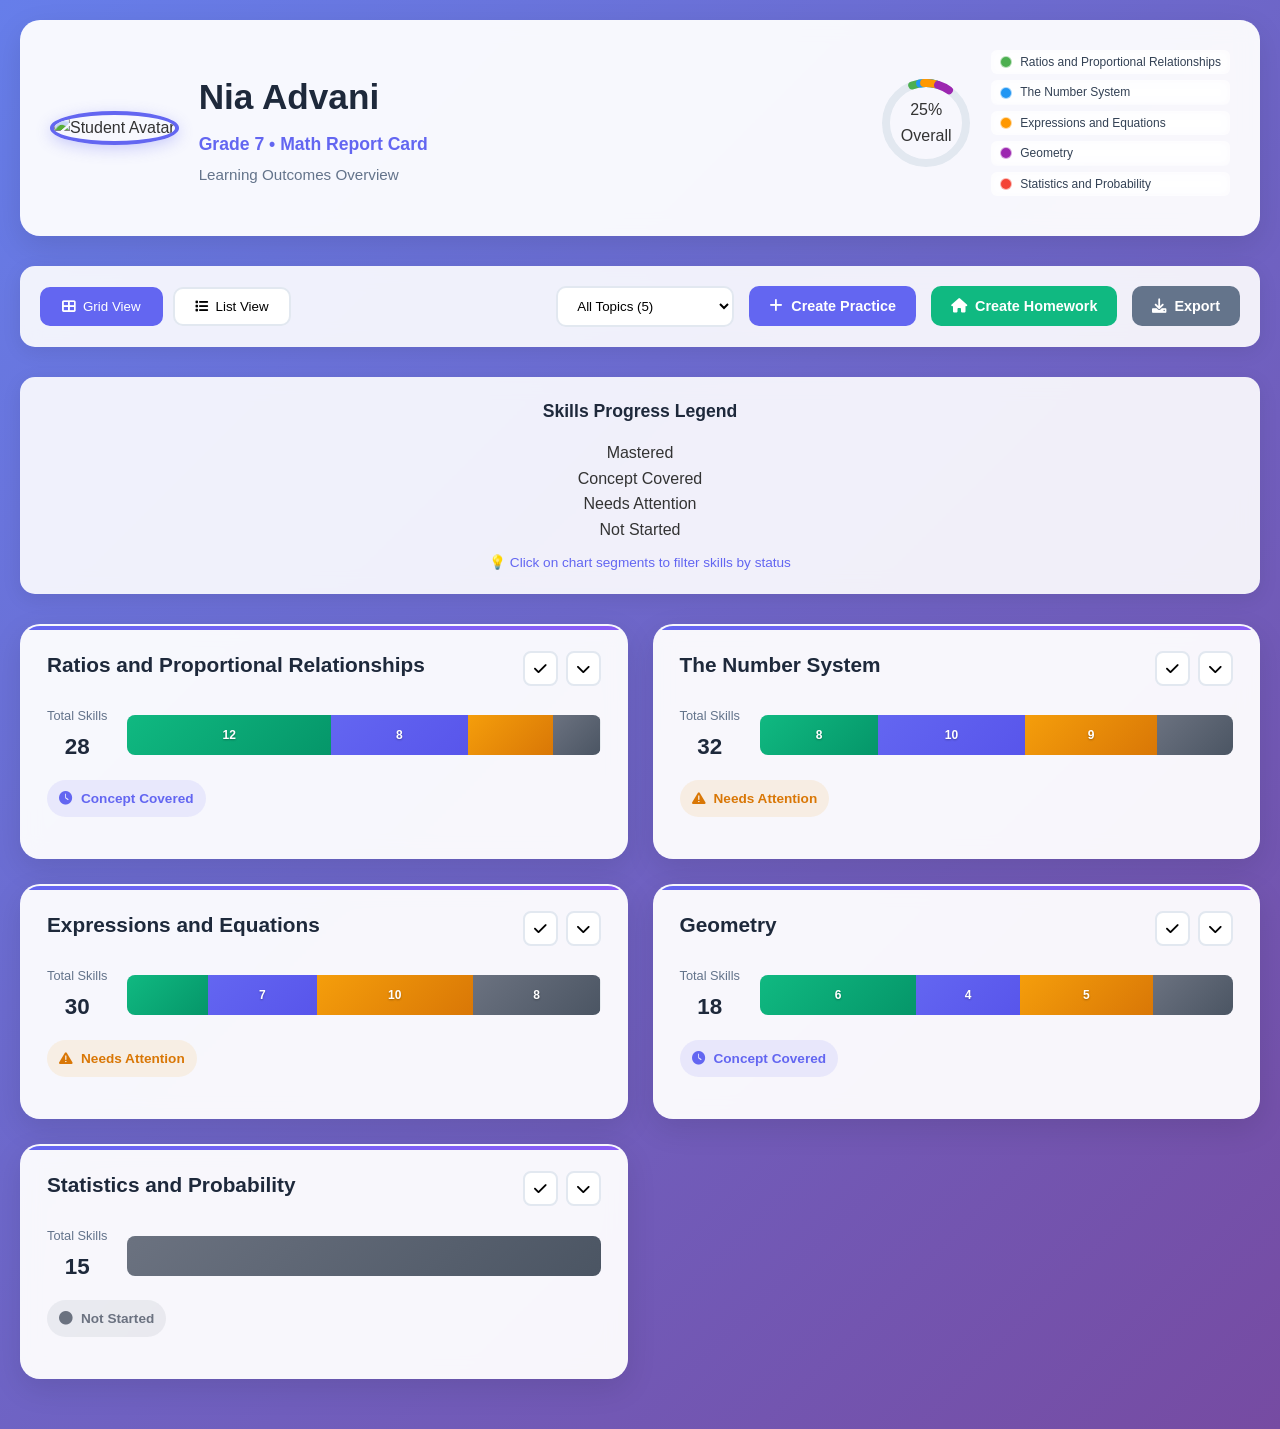
==== index.html @ ee852820 "Complete Grade 7 Student Math Progress Dashboard with multi-colored progress visualization, interact" ====
<!DOCTYPE html>
<html lang="en">
<head>
    <meta charset="UTF-8">
    <meta name="viewport" content="width=device-width, initial-scale=1.0">
    <title>Student Learning Outcomes - Math Progress</title>
    <link rel="stylesheet" href="styles.css">
    <link href="https://cdnjs.cloudflare.com/ajax/libs/font-awesome/6.0.0/css/all.min.css" rel="stylesheet">
</head>
<body>
    <div class="container">
        <!-- Header Section -->
        <header class="header">
            <div class="student-info">
                <div class="student-avatar">
                    <img src="https://via.placeholder.com/80x80/6366f1/ffffff?text=NJ" alt="Student Avatar" id="studentAvatar">
                </div>
                <div class="student-details">
                    <h1>Nia Advani</h1>
                    <p class="grade">Grade 7 • Math Report Card</p>
                    <p class="subtitle">Learning Outcomes Overview</p>
                </div>
            </div>
            <div class="overall-progress">
                <div class="progress-circle" data-progress="34">
                    <svg class="progress-ring" width="120" height="120">
                        <circle class="progress-ring-circle" cx="60" cy="60" r="50"></circle>
                    </svg>
                    <div class="progress-text">
                        <span class="percentage">34%</span>
                        <span class="label">Overall Progress</span>
                    </div>
                </div>
            </div>
        </header>

        <!-- Filter and View Controls -->
        <div class="controls">
            <div class="view-toggle">
                <button class="toggle-btn active" data-view="grid">
                    <i class="fas fa-th-large"></i> Grid View
                </button>
                <button class="toggle-btn" data-view="list">
                    <i class="fas fa-list"></i> List View
                </button>
            </div>
            <div class="filter-controls">
                <select id="statusFilter" class="filter-select">
                    <option value="all">All Topics</option>
                    <option value="mastered">Mastered</option>
                    <option value="covered">Concept Covered</option>
                    <option value="attention">Needs Attention</option>
                    <option value="not-started">Not Started</option>
                </select>
                <button class="action-btn primary" id="createPracticeBtn">
                    <i class="fas fa-plus"></i> Create Practice
                </button>
                <button class="action-btn secondary" id="createHomeworkBtn">
                    <i class="fas fa-home"></i> Create Homework
                </button>
            </div>
        </div>

        <!-- Chart Legend -->
        <div class="chart-legend-container">
            <h4>Skills Progress Legend</h4>
            <div class="chart-legend">
                <div class="legend-item">
                    <div class="legend-color mastered"></div>
                    <span>Mastered</span>
                </div>
                <div class="legend-item">
                    <div class="legend-color covered"></div>
                    <span>Concept Covered</span>
                </div>
                <div class="legend-item">
                    <div class="legend-color attention"></div>
                    <span>Needs Attention</span>
                </div>
                <div class="legend-item">
                    <div class="legend-color not-started"></div>
                    <span>Not Started</span>
                </div>
            </div>
            <p class="legend-hint">💡 Click on chart segments to filter skills by status</p>
        </div>

        <!-- Learning Outcomes Grid -->
        <div class="learning-outcomes" id="learningOutcomes">
            <!-- Ratios and Proportional Relationships -->
            <div class="topic-card" data-status="covered" data-topic="ratios">
                <div class="topic-header">
                    <h3>Ratios and Proportional Relationships</h3>
                    <div class="topic-actions">
                        <button class="select-btn" data-action="select">
                            <i class="fas fa-check"></i>
                        </button>
                        <button class="expand-btn" data-action="expand">
                            <i class="fas fa-chevron-down"></i>
                        </button>
                    </div>
                </div>
                <div class="topic-stats">
                    <div class="stat">
                        <span class="stat-label">Total Skills</span>
                        <span class="stat-value">28</span>
                    </div>
                    <div class="skills-breakdown-chart">
                        <div class="chart-bar" data-status="mastered" data-count="12" style="width: 43%" title="12 Mastered Skills">
                            <span class="bar-label">12</span>
                        </div>
                        <div class="chart-bar" data-status="covered" data-count="8" style="width: 29%" title="8 Concept Covered Skills">
                            <span class="bar-label">8</span>
                        </div>
                        <div class="chart-bar" data-status="attention" data-count="5" style="width: 18%" title="5 Needs Attention Skills">
                            <span class="bar-label">5</span>
                        </div>
                        <div class="chart-bar" data-status="not-started" data-count="3" style="width: 10%" title="3 Not Started Skills">
                            <span class="bar-label">3</span>
                        </div>
                    </div>
                </div>
                <div class="status-indicator covered">
                    <i class="fas fa-clock"></i>
                    <span>Concept Covered</span>
                </div>
                <div class="skills-list collapsed">
                    <div class="skill-item mastered">
                        <span class="skill-code">7.RP.A.1</span>
                        <span class="skill-description">Compute unit rates associated with ratios of fractions, including ratios of lengths, areas and other quantities measured in like or different units.</span>
                        <div class="skill-status">
                            <i class="fas fa-check-circle"></i>
                        </div>
                    </div>
                    <div class="skill-item mastered">
                        <span class="skill-code">7.RP.A.2a</span>
                        <span class="skill-description">Recognize and represent proportional relationships between quantities.</span>
                        <div class="skill-status">
                            <i class="fas fa-check-circle"></i>
                        </div>
                    </div>
                    <div class="skill-item covered">
                        <span class="skill-code">7.RP.A.2b</span>
                        <span class="skill-description">Identify the constant of proportionality (unit rate) in tables, graphs, equations, diagrams, and verbal descriptions.</span>
                        <div class="skill-status">
                            <i class="fas fa-clock"></i>
                        </div>
                    </div>
                    <div class="skill-item covered">
                        <span class="skill-code">7.RP.A.2c</span>
                        <span class="skill-description">Represent proportional relationships by equations.</span>
                        <div class="skill-status">
                            <i class="fas fa-clock"></i>
                        </div>
                    </div>
                    <div class="skill-item attention">
                        <span class="skill-code">7.RP.A.2d</span>
                        <span class="skill-description">Explain what a point (x, y) on the graph of a proportional relationship means in terms of the situation.</span>
                        <div class="skill-status">
                            <i class="fas fa-exclamation-triangle"></i>
                        </div>
                    </div>
                    <div class="skill-item attention">
                        <span class="skill-code">7.RP.A.3</span>
                        <span class="skill-description">Use proportional relationships to solve multistep ratio and percent problems.</span>
                        <div class="skill-status">
                            <i class="fas fa-exclamation-triangle"></i>
                        </div>
                    </div>
                </div>
            </div>

            <!-- The Number System -->
            <div class="topic-card" data-status="attention" data-topic="numbers">
                <div class="topic-header">
                    <h3>The Number System</h3>
                    <div class="topic-actions">
                        <button class="select-btn" data-action="select">
                            <i class="fas fa-check"></i>
                        </button>
                        <button class="expand-btn" data-action="expand">
                            <i class="fas fa-chevron-down"></i>
                        </button>
                    </div>
                </div>
                <div class="topic-stats">
                    <div class="stat">
                        <span class="stat-label">Total Skills</span>
                        <span class="stat-value">32</span>
                    </div>
                    <div class="skills-breakdown-chart">
                        <div class="chart-bar" data-status="mastered" data-count="8" style="width: 25%" title="8 Mastered Skills">
                            <span class="bar-label">8</span>
                        </div>
                        <div class="chart-bar" data-status="covered" data-count="10" style="width: 31%" title="10 Concept Covered Skills">
                            <span class="bar-label">10</span>
                        </div>
                        <div class="chart-bar" data-status="attention" data-count="9" style="width: 28%" title="9 Needs Attention Skills">
                            <span class="bar-label">9</span>
                        </div>
                        <div class="chart-bar" data-status="not-started" data-count="5" style="width: 16%" title="5 Not Started Skills">
                            <span class="bar-label">5</span>
                        </div>
                    </div>
                </div>
                <div class="status-indicator attention">
                    <i class="fas fa-exclamation-triangle"></i>
                    <span>Needs Attention</span>
                </div>
                <div class="skills-list collapsed">
                    <div class="skill-item mastered">
                        <span class="skill-code">7.NS.A.1a</span>
                        <span class="skill-description">Describe situations in which opposite quantities combine to make 0.</span>
                        <div class="skill-status">
                            <i class="fas fa-check-circle"></i>
                        </div>
                    </div>
                    <div class="skill-item mastered">
                        <span class="skill-code">7.NS.A.1b</span>
                        <span class="skill-description">Understand p + q as the number located a distance |q| from p, in the positive or negative direction.</span>
                        <div class="skill-status">
                            <i class="fas fa-check-circle"></i>
                        </div>
                    </div>
                    <div class="skill-item covered">
                        <span class="skill-code">7.NS.A.1c</span>
                        <span class="skill-description">Understand subtraction of rational numbers as adding the additive inverse.</span>
                        <div class="skill-status">
                            <i class="fas fa-clock"></i>
                        </div>
                    </div>
                    <div class="skill-item covered">
                        <span class="skill-code">7.NS.A.1d</span>
                        <span class="skill-description">Apply properties of operations as strategies to add and subtract rational numbers.</span>
                        <div class="skill-status">
                            <i class="fas fa-clock"></i>
                        </div>
                    </div>
                    <div class="skill-item attention">
                        <span class="skill-code">7.NS.A.2a</span>
                        <span class="skill-description">Understand that multiplication is extended from fractions to rational numbers.</span>
                        <div class="skill-status">
                            <i class="fas fa-exclamation-triangle"></i>
                        </div>
                    </div>
                    <div class="skill-item attention">
                        <span class="skill-code">7.NS.A.2b</span>
                        <span class="skill-description">Understand that integers can be divided, provided that the divisor is not zero.</span>
                        <div class="skill-status">
                            <i class="fas fa-exclamation-triangle"></i>
                        </div>
                    </div>
                    <div class="skill-item attention">
                        <span class="skill-code">7.NS.A.2c</span>
                        <span class="skill-description">Apply properties of operations as strategies to multiply and divide rational numbers.</span>
                        <div class="skill-status">
                            <i class="fas fa-exclamation-triangle"></i>
                        </div>
                    </div>
                    <div class="skill-item not-started">
                        <span class="skill-code">7.NS.A.3</span>
                        <span class="skill-description">Solve real-world and mathematical problems involving the four operations with rational numbers.</span>
                        <div class="skill-status">
                            <i class="fas fa-circle"></i>
                        </div>
                    </div>
                </div>
            </div>

            <!-- Expressions and Equations -->
            <div class="topic-card" data-status="attention" data-topic="expressions">
                <div class="topic-header">
                    <h3>Expressions and Equations</h3>
                    <div class="topic-actions">
                        <button class="select-btn" data-action="select">
                            <i class="fas fa-check"></i>
                        </button>
                        <button class="expand-btn" data-action="expand">
                            <i class="fas fa-chevron-down"></i>
                        </button>
                    </div>
                </div>
                <div class="topic-stats">
                    <div class="stat">
                        <span class="stat-label">Total Skills</span>
                        <span class="stat-value">30</span>
                    </div>
                    <div class="skills-breakdown-chart">
                        <div class="chart-bar" data-status="mastered" data-count="5" style="width: 17%" title="5 Mastered Skills">
                            <span class="bar-label">5</span>
                        </div>
                        <div class="chart-bar" data-status="covered" data-count="7" style="width: 23%" title="7 Concept Covered Skills">
                            <span class="bar-label">7</span>
                        </div>
                        <div class="chart-bar" data-status="attention" data-count="10" style="width: 33%" title="10 Needs Attention Skills">
                            <span class="bar-label">10</span>
                        </div>
                        <div class="chart-bar" data-status="not-started" data-count="8" style="width: 27%" title="8 Not Started Skills">
                            <span class="bar-label">8</span>
                        </div>
                    </div>
                </div>
                <div class="status-indicator attention">
                    <i class="fas fa-exclamation-triangle"></i>
                    <span>Needs Attention</span>
                </div>
                <div class="skills-list collapsed">
                    <div class="skill-item mastered">
                        <span class="skill-code">6.EE.B.6</span>
                        <span class="skill-description">Use variables to represent numbers and write expressions when solving problems.</span>
                        <div class="skill-status">
                            <i class="fas fa-check-circle"></i>
                        </div>
                    </div>
                    <div class="skill-item attention">
                        <span class="skill-code">6.EE.A.2</span>
                        <span class="skill-description">Write, read, and evaluate expressions in which letters stand for numbers.</span>
                        <div class="skill-status">
                            <i class="fas fa-exclamation-triangle"></i>
                        </div>
                    </div>
                    <div class="skill-item not-started">
                        <span class="skill-code">6.EE.B.8</span>
                        <span class="skill-description">Write an inequality of the form x > c or x < c to represent a constraint or condition.</span>
                        <div class="skill-status">
                            <i class="fas fa-circle"></i>
                        </div>
                    </div>
                </div>
            </div>

            <!-- Geometry -->
            <div class="topic-card" data-status="covered" data-topic="geometry">
                <div class="topic-header">
                    <h3>Geometry</h3>
                    <div class="topic-actions">
                        <button class="select-btn" data-action="select">
                            <i class="fas fa-check"></i>
                        </button>
                        <button class="expand-btn" data-action="expand">
                            <i class="fas fa-chevron-down"></i>
                        </button>
                    </div>
                </div>
                <div class="topic-stats">
                    <div class="stat">
                        <span class="stat-label">Total Skills</span>
                        <span class="stat-value">18</span>
                    </div>
                    <div class="skills-breakdown-chart">
                        <div class="chart-bar" data-status="mastered" data-count="6" style="width: 33%" title="6 Mastered Skills">
                            <span class="bar-label">6</span>
                        </div>
                        <div class="chart-bar" data-status="covered" data-count="4" style="width: 22%" title="4 Concept Covered Skills">
                            <span class="bar-label">4</span>
                        </div>
                        <div class="chart-bar" data-status="attention" data-count="5" style="width: 28%" title="5 Needs Attention Skills">
                            <span class="bar-label">5</span>
                        </div>
                        <div class="chart-bar" data-status="not-started" data-count="3" style="width: 17%" title="3 Not Started Skills">
                            <span class="bar-label">3</span>
                        </div>
                    </div>
                </div>
                <div class="status-indicator covered">
                    <i class="fas fa-clock"></i>
                    <span>Concept Covered</span>
                </div>
                <div class="skills-list collapsed">
                    <div class="skill-item mastered">
                        <span class="skill-code">6.G.A.2</span>
                        <span class="skill-description">Find the volume of a right rectangular prism with fractional edge lengths.</span>
                        <div class="skill-status">
                            <i class="fas fa-check-circle"></i>
                        </div>
                    </div>
                    <div class="skill-item covered">
                        <span class="skill-code">6.G.A.3</span>
                        <span class="skill-description">Draw polygons in the coordinate plane given coordinates for the vertices.</span>
                        <div class="skill-status">
                            <i class="fas fa-clock"></i>
                        </div>
                    </div>
                    <div class="skill-item attention">
                        <span class="skill-code">6.G.A.4</span>
                        <span class="skill-description">Represent three-dimensional figures using nets made up of rectangles and triangles.</span>
                        <div class="skill-status">
                            <i class="fas fa-exclamation-triangle"></i>
                        </div>
                    </div>
                </div>
            </div>

            <!-- Statistics and Probability -->
            <div class="topic-card" data-status="not-started" data-topic="statistics">
                <div class="topic-header">
                    <h3>Statistics and Probability</h3>
                    <div class="topic-actions">
                        <button class="select-btn" data-action="select">
                            <i class="fas fa-check"></i>
                        </button>
                        <button class="expand-btn" data-action="expand">
                            <i class="fas fa-chevron-down"></i>
                        </button>
                    </div>
                </div>
                <div class="topic-stats">
                    <div class="stat">
                        <span class="stat-label">Total Skills</span>
                        <span class="stat-value">15</span>
                    </div>
                    <div class="skills-breakdown-chart">
                        <div class="chart-bar" data-status="mastered" data-count="0" style="width: 0%" title="0 Mastered Skills">
                            <span class="bar-label">0</span>
                        </div>
                        <div class="chart-bar" data-status="covered" data-count="0" style="width: 0%" title="0 Concept Covered Skills">
                            <span class="bar-label">0</span>
                        </div>
                        <div class="chart-bar" data-status="attention" data-count="0" style="width: 0%" title="0 Needs Attention Skills">
                            <span class="bar-label">0</span>
                        </div>
                        <div class="chart-bar" data-status="not-started" data-count="15" style="width: 100%" title="15 Not Started Skills">
                            <span class="bar-label">15</span>
                        </div>
                    </div>
                </div>
                <div class="status-indicator not-started">
                    <i class="fas fa-circle"></i>
                    <span>Not Started</span>
                </div>
                <div class="skills-list collapsed">
                    <div class="skill-item not-started">
                        <span class="skill-code">6.SP.A.1</span>
                        <span class="skill-description">Recognize a statistical question as one that anticipates variability in the data.</span>
                        <div class="skill-status">
                            <i class="fas fa-circle"></i>
                        </div>
                    </div>
                    <div class="skill-item not-started">
                        <span class="skill-code">6.SP.B.4</span>
                        <span class="skill-description">Display numerical data in plots on a number line, including dot plots, histograms, and box plots.</span>
                        <div class="skill-status">
                            <i class="fas fa-circle"></i>
                        </div>
                    </div>
                </div>
            </div>
        </div>

        <!-- Selection Summary -->
        <div class="selection-summary" id="selectionSummary" style="display: none;">
            <div class="summary-content">
                <h4>Selected Topics</h4>
                <div class="selected-items" id="selectedItems"></div>
                <div class="summary-actions">
                    <button class="action-btn primary" id="confirmPractice">Create Practice Session</button>
                    <button class="action-btn secondary" id="confirmHomework">Create Homework Assignment</button>
                    <button class="action-btn tertiary" id="clearSelection">Clear Selection</button>
                </div>
            </div>
        </div>
    </div>

    <script src="script.js"></script>
</body>
</html>
---- styles.css ----
/* Reset and Base Styles */
* {
    margin: 0;
    padding: 0;
    box-sizing: border-box;
}

body {
    font-family: 'Segoe UI', Tahoma, Geneva, Verdana, sans-serif;
    background: linear-gradient(135deg, #667eea 0%, #764ba2 100%);
    min-height: 100vh;
    color: #333;
    line-height: 1.6;
}

.container {
    max-width: 1400px;
    margin: 0 auto;
    padding: 20px;
}

/* Header Section */
.header {
    background: rgba(255, 255, 255, 0.95);
    backdrop-filter: blur(10px);
    border-radius: 20px;
    padding: 30px;
    margin-bottom: 30px;
    display: flex;
    justify-content: space-between;
    align-items: center;
    box-shadow: 0 10px 30px rgba(0, 0, 0, 0.1);
}

.student-info {
    display: flex;
    align-items: center;
    gap: 20px;
}

.student-avatar {
    position: relative;
}

.student-avatar img {
    width: 80px;
    height: 80px;
    border-radius: 50%;
    border: 4px solid #6366f1;
    box-shadow: 0 4px 15px rgba(99, 102, 241, 0.3);
}

.student-details h1 {
    font-size: 2.2rem;
    color: #1e293b;
    margin-bottom: 5px;
    font-weight: 700;
}

.grade {
    color: #6366f1;
    font-weight: 600;
    font-size: 1.1rem;
    margin-bottom: 5px;
}

.subtitle {
    color: #64748b;
    font-size: 0.95rem;
}

/* Progress Circle */
.overall-progress {
    position: relative;
}

.progress-circle {
    position: relative;
    width: 120px;
    height: 120px;
}

.progress-ring {
    transform: rotate(-90deg);
}

.progress-ring-circle {
    fill: none;
    stroke: #e2e8f0;
    stroke-width: 8;
    stroke-linecap: round;
    transition: stroke-dasharray 0.5s ease-in-out;
}

.progress-text {
    position: absolute;
    top: 50%;
    left: 50%;
    transform: translate(-50%, -50%);
    text-align: center;
}

.percentage {
    display: block;
    font-size: 1.8rem;
    font-weight: 700;
    color: #6366f1;
}

.label {
    font-size: 0.8rem;
    color: #64748b;
    font-weight: 500;
}

/* Controls Section */
.controls {
    display: flex;
    justify-content: space-between;
    align-items: center;
    margin-bottom: 30px;
    background: rgba(255, 255, 255, 0.9);
    backdrop-filter: blur(10px);
    padding: 20px;
    border-radius: 15px;
    box-shadow: 0 5px 20px rgba(0, 0, 0, 0.08);
}

.view-toggle {
    display: flex;
    gap: 10px;
}

.toggle-btn {
    padding: 10px 20px;
    border: 2px solid #e2e8f0;
    background: white;
    border-radius: 10px;
    cursor: pointer;
    transition: all 0.3s ease;
    font-weight: 500;
    display: flex;
    align-items: center;
    gap: 8px;
}

.toggle-btn:hover {
    border-color: #6366f1;
    color: #6366f1;
}

.toggle-btn.active {
    background: #6366f1;
    color: white;
    border-color: #6366f1;
}

.filter-controls {
    display: flex;
    gap: 15px;
    align-items: center;
}

.filter-select {
    padding: 10px 15px;
    border: 2px solid #e2e8f0;
    border-radius: 10px;
    background: white;
    cursor: pointer;
    font-weight: 500;
    transition: border-color 0.3s ease;
}

.filter-select:focus {
    outline: none;
    border-color: #6366f1;
}

.action-btn {
    padding: 12px 20px;
    border: none;
    border-radius: 10px;
    cursor: pointer;
    font-weight: 600;
    transition: all 0.3s ease;
    display: flex;
    align-items: center;
    gap: 8px;
    font-size: 0.9rem;
}

.action-btn.primary {
    background: #6366f1;
    color: white;
}

.action-btn.primary:hover {
    background: #5855eb;
    transform: translateY(-2px);
    box-shadow: 0 5px 15px rgba(99, 102, 241, 0.4);
}

.action-btn.secondary {
    background: #10b981;
    color: white;
}

.action-btn.secondary:hover {
    background: #059669;
    transform: translateY(-2px);
    box-shadow: 0 5px 15px rgba(16, 185, 129, 0.4);
}

.action-btn.tertiary {
    background: #64748b;
    color: white;
}

.action-btn.tertiary:hover {
    background: #475569;
}

.action-btn.warning {
    background: #f59e0b;
    color: white;
}

.action-btn.warning:hover {
    background: #d97706;
    transform: translateY(-2px);
    box-shadow: 0 5px 15px rgba(245, 158, 11, 0.4);
}

/* Chart Legend Container */
.chart-legend-container {
    background: rgba(255, 255, 255, 0.9);
    backdrop-filter: blur(10px);
    padding: 20px;
    border-radius: 15px;
    margin-bottom: 30px;
    box-shadow: 0 5px 20px rgba(0, 0, 0, 0.08);
    text-align: center;
}

.chart-legend-container h4 {
    color: #1e293b;
    margin-bottom: 15px;
    font-size: 1.1rem;
    font-weight: 600;
}

.legend-hint {
    margin-top: 10px;
    font-size: 0.85rem;
    color: #6366f1;
    font-weight: 500;
}

/* Compact Legend at Bottom */
.compact-legend {
    background: rgba(255, 255, 255, 0.9);
    backdrop-filter: blur(10px);
    padding: 12px 20px;
    border-radius: 10px;
    margin-top: 30px;
    box-shadow: 0 3px 15px rgba(0, 0, 0, 0.08);
    display: flex;
    align-items: center;
    justify-content: center;
    gap: 20px;
    flex-wrap: wrap;
    font-size: 0.85rem;
}

.legend-title {
    font-weight: 600;
    color: #1e293b;
    margin-right: 5px;
}

.legend-items {
    display: flex;
    gap: 15px;
    flex-wrap: wrap;
}

.legend-item-compact {
    display: flex;
    align-items: center;
    gap: 6px;
    color: #64748b;
    font-weight: 500;
}

.legend-dot {
    width: 10px;
    height: 10px;
    border-radius: 50%;
    display: inline-block;
}

.legend-dot.mastered {
    background: #10b981;
}

.legend-dot.covered {
    background: #6366f1;
}

.legend-dot.attention {
    background: #f59e0b;
}

.legend-dot.not-started {
    background: #6b7280;
}

.legend-hint-small {
    font-size: 0.75rem;
    color: #6366f1;
    font-weight: 500;
    margin-left: 10px;
}

/* Responsive adjustments for compact legend */
@media (max-width: 768px) {
    .compact-legend {
        flex-direction: column;
        gap: 10px;
        text-align: center;
    }
    
    .legend-items {
        justify-content: center;
        gap: 12px;
    }
    
    .legend-hint-small {
        margin-left: 0;
    }
}

/* Worksheet Creation Functionality */
.worksheet-button-container {
    margin: 15px 0;
    opacity: 0;
    transform: translateY(-10px);
    transition: all 0.3s ease;
}

.worksheet-button-container.show {
    opacity: 1;
    transform: translateY(0);
}

.worksheet-btn {
    width: 100%;
    justify-content: center;
    background: linear-gradient(135deg, #10b981, #059669);
    border: none;
    padding: 12px 20px;
    border-radius: 10px;
    color: white;
    font-weight: 600;
    cursor: pointer;
    transition: all 0.3s ease;
    display: flex;
    align-items: center;
    gap: 8px;
}

.worksheet-btn:hover {
    background: linear-gradient(135deg, #059669, #047857);
    transform: translateY(-2px);
    box-shadow: 0 5px 15px rgba(16, 185, 129, 0.4);
}

/* Worksheet Modal */
.worksheet-modal {
    position: fixed;
    top: 0;
    left: 0;
    width: 100%;
    height: 100%;
    background: rgba(0, 0, 0, 0.5);
    backdrop-filter: blur(5px);
    display: flex;
    align-items: center;
    justify-content: center;
    z-index: 10000;
    opacity: 0;
    visibility: hidden;
    transition: all 0.3s ease;
}

.worksheet-modal.show {
    opacity: 1;
    visibility: visible;
}

.worksheet-modal-content {
    background: white;
    border-radius: 20px;
    width: 90%;
    max-width: 600px;
    max-height: 80vh;
    overflow: hidden;
    box-shadow: 0 20px 60px rgba(0, 0, 0, 0.3);
    transform: scale(0.9) translateY(20px);
    transition: all 0.3s ease;
}

.worksheet-modal.show .worksheet-modal-content {
    transform: scale(1) translateY(0);
}

.worksheet-header {
    background: linear-gradient(135deg, #6366f1, #8b5cf6);
    color: white;
    padding: 20px 25px;
    display: flex;
    justify-content: space-between;
    align-items: center;
}

.worksheet-header h3 {
    margin: 0;
    font-size: 1.3rem;
    font-weight: 700;
}

.close-btn {
    background: none;
    border: none;
    color: white;
    font-size: 1.2rem;
    cursor: pointer;
    padding: 5px;
    border-radius: 5px;
    transition: background 0.3s ease;
}

.close-btn:hover {
    background: rgba(255, 255, 255, 0.2);
}

.worksheet-body {
    padding: 25px;
    max-height: 50vh;
    overflow-y: auto;
}

.worksheet-instruction {
    margin-bottom: 20px;
    color: #64748b;
    font-weight: 500;
}

.skills-selector {
    display: flex;
    flex-direction: column;
    gap: 12px;
}

.skill-selector-item {
    display: flex;
    align-items: flex-start;
    gap: 12px;
    padding: 15px;
    background: #f8fafc;
    border-radius: 10px;
    border: 2px solid transparent;
    transition: all 0.3s ease;
}

.skill-selector-item:hover {
    background: #f1f5f9;
    border-color: #e2e8f0;
}

.skill-selector-item input[type="checkbox"] {
    margin-top: 2px;
    width: 18px;
    height: 18px;
    accent-color: #6366f1;
    cursor: pointer;
}

.skill-selector-item label {
    flex: 1;
    cursor: pointer;
    display: flex;
    flex-direction: column;
    gap: 5px;
}

.skill-code-selector {
    font-weight: 700;
    color: #1e293b;
    font-size: 0.9rem;
}

.skill-description-selector {
    color: #475569;
    font-size: 0.85rem;
    line-height: 1.4;
}

.worksheet-footer {
    padding: 20px 25px;
    background: #f8fafc;
    display: flex;
    justify-content: flex-end;
    gap: 12px;
    border-top: 1px solid #e2e8f0;
}

/* Responsive design for worksheet modal */
@media (max-width: 768px) {
    .worksheet-modal-content {
        width: 95%;
        margin: 20px;
    }
    
    .worksheet-header {
        padding: 15px 20px;
    }
    
    .worksheet-header h3 {
        font-size: 1.1rem;
    }
    
    .worksheet-body {
        padding: 20px;
    }
    
    .worksheet-footer {
        padding: 15px 20px;
        flex-direction: column;
    }
    
    .skill-selector-item {
        padding: 12px;
    }
}

/* Learning Outcomes Grid */
.learning-outcomes {
    display: grid;
    grid-template-columns: repeat(auto-fit, minmax(400px, 1fr));
    gap: 25px;
    margin-bottom: 30px;
}

.learning-outcomes.list-view {
    grid-template-columns: 1fr;
}

.learning-outcomes.list-view .topic-card {
    max-width: none;
}

/* Topic Cards */
.topic-card {
    background: rgba(255, 255, 255, 0.95);
    backdrop-filter: blur(10px);
    border-radius: 20px;
    padding: 25px;
    box-shadow: 0 10px 30px rgba(0, 0, 0, 0.1);
    transition: all 0.3s ease;
    border: 2px solid transparent;
    position: relative;
    overflow: hidden;
}

.topic-card:hover {
    transform: translateY(-5px);
    box-shadow: 0 20px 40px rgba(0, 0, 0, 0.15);
}

.topic-card.selected {
    border-color: #6366f1;
    background: rgba(99, 102, 241, 0.05);
}

.topic-card::before {
    content: '';
    position: absolute;
    top: 0;
    left: 0;
    right: 0;
    height: 4px;
    background: linear-gradient(90deg, #6366f1, #8b5cf6);
}

.topic-header {
    display: flex;
    justify-content: space-between;
    align-items: flex-start;
    margin-bottom: 20px;
}

.topic-header h3 {
    font-size: 1.3rem;
    color: #1e293b;
    font-weight: 700;
    line-height: 1.3;
    flex: 1;
    margin-right: 15px;
}

.topic-actions {
    display: flex;
    gap: 8px;
}

.select-btn, .expand-btn {
    width: 35px;
    height: 35px;
    border: 2px solid #e2e8f0;
    background: white;
    border-radius: 8px;
    cursor: pointer;
    display: flex;
    align-items: center;
    justify-content: center;
    transition: all 0.3s ease;
    font-size: 0.9rem;
}

.select-btn:hover {
    border-color: #6366f1;
    color: #6366f1;
}

.select-btn.selected {
    background: #6366f1;
    color: white;
    border-color: #6366f1;
}

.expand-btn:hover {
    border-color: #64748b;
    color: #64748b;
}

.expand-btn.expanded {
    transform: rotate(180deg);
}

/* Topic Stats */
.topic-stats {
    display: flex;
    align-items: center;
    gap: 20px;
    margin-bottom: 15px;
}

.stat {
    display: flex;
    flex-direction: column;
    align-items: center;
    min-width: 60px;
}

.stat-label {
    font-size: 0.8rem;
    color: #64748b;
    font-weight: 500;
    margin-bottom: 2px;
}

.stat-value {
    font-size: 1.4rem;
    font-weight: 700;
    color: #1e293b;
}

/* Skills Breakdown Chart */
.skills-breakdown-chart {
    flex: 1;
    display: flex;
    height: 40px;
    background: #f1f5f9;
    border-radius: 8px;
    overflow: hidden;
    box-shadow: inset 0 2px 4px rgba(0, 0, 0, 0.1);
    position: relative;
}

.chart-bar {
    display: flex;
    align-items: center;
    justify-content: center;
    transition: all 0.3s ease;
    cursor: pointer;
    position: relative;
    min-width: 0;
    font-weight: 600;
    font-size: 0.8rem;
    color: white;
    text-shadow: 0 1px 2px rgba(0, 0, 0, 0.3);
}

.chart-bar:hover {
    transform: scaleY(1.1);
    z-index: 2;
    box-shadow: 0 4px 8px rgba(0, 0, 0, 0.2);
}

.chart-bar[data-status="mastered"] {
    background: linear-gradient(135deg, #10b981, #059669);
}

.chart-bar[data-status="covered"] {
    background: linear-gradient(135deg, #6366f1, #5855eb);
}

.chart-bar[data-status="attention"] {
    background: linear-gradient(135deg, #f59e0b, #d97706);
}

.chart-bar[data-status="not-started"] {
    background: linear-gradient(135deg, #6b7280, #4b5563);
}

.chart-bar .bar-label {
    opacity: 0;
    transition: opacity 0.3s ease;
    font-size: 0.75rem;
    font-weight: 700;
}

.chart-bar:hover .bar-label {
    opacity: 1;
}

.chart-bar[style*="width: 0%"] {
    display: none;
}

/* Show labels for larger segments */
.chart-bar[style*="width: 2"]:not([style*="width: 2%"]) .bar-label,
.chart-bar[style*="width: 3"] .bar-label,
.chart-bar[style*="width: 4"] .bar-label,
.chart-bar[style*="width: 5"] .bar-label,
.chart-bar[style*="width: 6"] .bar-label,
.chart-bar[style*="width: 7"] .bar-label,
.chart-bar[style*="width: 8"] .bar-label,
.chart-bar[style*="width: 9"] .bar-label {
    opacity: 1;
}

/* Tooltip for chart bars */
.chart-bar::before {
    content: attr(title);
    position: absolute;
    bottom: 100%;
    left: 50%;
    transform: translateX(-50%);
    background: rgba(0, 0, 0, 0.8);
    color: white;
    padding: 6px 10px;
    border-radius: 6px;
    font-size: 0.75rem;
    white-space: nowrap;
    opacity: 0;
    pointer-events: none;
    transition: opacity 0.3s ease;
    z-index: 10;
    margin-bottom: 5px;
}

.chart-bar::after {
    content: '';
    position: absolute;
    bottom: 100%;
    left: 50%;
    transform: translateX(-50%);
    border: 4px solid transparent;
    border-top-color: rgba(0, 0, 0, 0.8);
    opacity: 0;
    pointer-events: none;
    transition: opacity 0.3s ease;
    z-index: 10;
}

.chart-bar:hover::before,
.chart-bar:hover::after {
    opacity: 1;
}

/* Active state for clicked bars */
.chart-bar.active {
    transform: scaleY(1.2);
    box-shadow: 0 6px 12px rgba(0, 0, 0, 0.3);
    z-index: 3;
}

.chart-bar.active .bar-label {
    opacity: 1;
    font-size: 0.8rem;
}

/* Status Indicators */
.status-indicator {
    display: flex;
    align-items: center;
    gap: 8px;
    padding: 8px 12px;
    border-radius: 20px;
    font-size: 0.85rem;
    font-weight: 600;
    margin-bottom: 15px;
    width: fit-content;
}

.status-indicator.mastered {
    background: rgba(16, 185, 129, 0.1);
    color: #059669;
}

.status-indicator.covered {
    background: rgba(99, 102, 241, 0.1);
    color: #6366f1;
}

.status-indicator.attention {
    background: rgba(245, 158, 11, 0.1);
    color: #d97706;
}

.status-indicator.not-started {
    background: rgba(107, 114, 128, 0.1);
    color: #6b7280;
}

/* Skills List */
.skills-list {
    max-height: 0;
    overflow: hidden;
    transition: max-height 0.3s ease;
}

.skills-list.expanded {
    max-height: 500px;
}

.skills-list.collapsed {
    max-height: 0;
}

.skill-item {
    display: flex;
    align-items: center;
    gap: 12px;
    padding: 12px;
    margin-bottom: 8px;
    background: rgba(248, 250, 252, 0.8);
    border-radius: 10px;
    border-left: 4px solid transparent;
    transition: all 0.3s ease;
}

.skill-item:hover {
    background: rgba(241, 245, 249, 0.9);
}

.skill-item.mastered {
    border-left-color: #10b981;
}

.skill-item.covered {
    border-left-color: #6366f1;
}

.skill-item.attention {
    border-left-color: #f59e0b;
}

.skill-item.not-started {
    border-left-color: #6b7280;
}

.skill-code {
    font-weight: 700;
    color: #1e293b;
    min-width: 80px;
    font-size: 0.85rem;
}

.skill-description {
    flex: 1;
    color: #475569;
    font-size: 0.9rem;
    line-height: 1.4;
}

.skill-status {
    font-size: 1.1rem;
}

.skill-item.mastered .skill-status {
    color: #10b981;
}

.skill-item.covered .skill-status {
    color: #6366f1;
}

.skill-item.attention .skill-status {
    color: #f59e0b;
}

.skill-item.not-started .skill-status {
    color: #6b7280;
}

/* Selection Summary */
.selection-summary {
    position: fixed;
    bottom: 30px;
    left: 50%;
    transform: translateX(-50%);
    background: rgba(255, 255, 255, 0.95);
    backdrop-filter: blur(10px);
    border-radius: 20px;
    padding: 25px;
    box-shadow: 0 15px 40px rgba(0, 0, 0, 0.2);
    border: 2px solid #6366f1;
    min-width: 400px;
    z-index: 1000;
}

.summary-content h4 {
    color: #1e293b;
    margin-bottom: 15px;
    font-size: 1.2rem;
    font-weight: 700;
}

.selected-items {
    margin-bottom: 20px;
    max-height: 150px;
    overflow-y: auto;
}

.selected-item {
    display: flex;
    align-items: center;
    justify-content: space-between;
    padding: 8px 12px;
    background: rgba(99, 102, 241, 0.1);
    border-radius: 8px;
    margin-bottom: 8px;
    font-size: 0.9rem;
}

.selected-item .remove-btn {
    background: none;
    border: none;
    color: #ef4444;
    cursor: pointer;
    font-size: 1rem;
    padding: 2px;
}

.summary-actions {
    display: flex;
    gap: 10px;
    flex-wrap: wrap;
}

/* Responsive Design */
@media (max-width: 768px) {
    .container {
        padding: 15px;
    }
    
    .header {
        flex-direction: column;
        gap: 20px;
        text-align: center;
    }
    
    .controls {
        flex-direction: column;
        gap: 15px;
    }
    
    .filter-controls {
        flex-wrap: wrap;
        justify-content: center;
    }
    
    .learning-outcomes {
        grid-template-columns: 1fr;
        gap: 20px;
    }
    
    .topic-card {
        padding: 20px;
    }
    
    .topic-header {
        flex-direction: column;
        align-items: flex-start;
        gap: 15px;
    }
    
    .topic-actions {
        align-self: flex-end;
    }
    
    .topic-stats {
        flex-wrap: wrap;
        gap: 15px;
    }
    
    .selection-summary {
        left: 15px;
        right: 15px;
        transform: none;
        min-width: auto;
    }
    
    .summary-actions {
        justify-content: center;
    }
}

@media (max-width: 480px) {
    .student-details h1 {
        font-size: 1.8rem;
    }
    
    .topic-header h3 {
        font-size: 1.1rem;
    }
    
    .action-btn {
        padding: 10px 15px;
        font-size: 0.85rem;
    }
}

/* Animation Classes */
.fade-in {
    animation: fadeIn 0.5s ease-in-out;
}

@keyframes fadeIn {
    from {
        opacity: 0;
        transform: translateY(20px);
    }
    to {
        opacity: 1;
        transform: translateY(0);
    }
}

.slide-up {
    animation: slideUp 0.3s ease-out;
}

@keyframes slideUp {
    from {
        transform: translateY(100%);
        opacity: 0;
    }
    to {
        transform: translateY(0);
        opacity: 1;
    }
}

/* Loading States */
.loading {
    opacity: 0.6;
    pointer-events: none;
}

.loading::after {
    content: '';
    position: absolute;
    top: 50%;
    left: 50%;
    width: 20px;
    height: 20px;
    margin: -10px 0 0 -10px;
    border: 2px solid #6366f1;
    border-top: 2px solid transparent;
    border-radius: 50%;
    animation: spin 1s linear infinite;
}

@keyframes spin {
    0% { transform: rotate(0deg); }
    100% { transform: rotate(360deg); }
}

/* Overall Progress Layout */
.overall-progress {
    display: flex;
    align-items: center;
    gap: 15px;
    flex-wrap: wrap;
    margin-bottom: 10px;
}

.progress-circle {
    position: relative;
    width: 100px;
    height: 100px;
    flex-shrink: 0;
}

/* Progress Legend Styles */
.progress-legend {
    display: flex;
    flex-direction: column;
    gap: 6px;
    flex: 1;
    min-width: 180px;
}

.progress-legend .legend-item {
    display: flex;
    align-items: center;
    gap: 8px;
    font-size: 12px;
    color: #475569;
    padding: 4px 8px;
    background: rgba(255, 255, 255, 0.3);
    border-radius: 6px;
    backdrop-filter: blur(5px);
    border: 1px solid rgba(255, 255, 255, 0.2);
}

.progress-legend .legend-color {
    width: 12px;
    height: 12px;
    border-radius: 50%;
    flex-shrink: 0;
    border: 1px solid rgba(255, 255, 255, 0.6);
}

.progress-legend .legend-text {
    font-weight: 500;
    color: #334155;
    line-height: 1.2;
}

/* Responsive adjustments for progress legend */
@media (max-width: 768px) {
    .overall-progress {
        flex-direction: column;
        align-items: flex-start;
        gap: 10px;
    }
    
    .progress-legend {
        width: 100%;
        min-width: unset;
        gap: 4px;
    }
    
    .progress-legend .legend-item {
        font-size: 11px;
        padding: 3px 6px;
        gap: 6px;
    }
    
    .progress-legend .legend-color {
        width: 10px;
        height: 10px;
    }
}

/* Inline Legend Styles */
.legend-inline {
    display: flex;
    align-items: center;
    gap: 16px;
    margin-left: 20px;
    padding-left: 20px;
    border-left: 1px solid rgba(255, 255, 255, 0.3);
}

.legend-item-inline {
    display: flex;
    align-items: center;
    gap: 6px;
    font-size: 12px;
    color: #64748b;
    font-weight: 500;
}

.legend-item-inline .legend-dot {
    width: 10px;
    height: 10px;
    border-radius: 50%;
    flex-shrink: 0;
}

/* Assessment Sections Styles */
.assessment-sections {
    display: grid;
    grid-template-columns: 1fr 1fr;
    gap: 20px;
    margin: 20px 0;
}

.section-card {
    background: rgba(255, 255, 255, 0.9);
    border-radius: 12px;
    padding: 16px;
    backdrop-filter: blur(10px);
    border: 1px solid rgba(255, 255, 255, 0.2);
    box-shadow: 0 4px 6px rgba(0, 0, 0, 0.05);
}

.section-header {
    display: flex;
    align-items: center;
    gap: 10px;
    margin-bottom: 16px;
}

.section-number {
    background: #6366f1;
    color: white;
    width: 24px;
    height: 24px;
    border-radius: 50%;
    display: flex;
    align-items: center;
    justify-content: center;
    font-size: 12px;
    font-weight: bold;
}

.section-header h3 {
    margin: 0;
    font-size: 16px;
    color: #1e293b;
}

/* Teacher's Remarks Styles */
.remarks-section {
    display: flex;
    flex-direction: column;
    gap: 12px;
}

.remark-item h4 {
    margin: 0 0 8px 0;
    font-size: 13px;
    color: #475569;
    font-weight: 600;
}

.selection-buttons {
    display: flex;
    flex-wrap: wrap;
    gap: 6px;
}

.selection-btn {
    padding: 4px 8px;
    border: 1px solid #d1d5db;
    border-radius: 16px;
    background: white;
    color: #6b7280;
    font-size: 11px;
    cursor: pointer;
    transition: all 0.2s ease;
}

.selection-btn:hover {
    border-color: #6366f1;
    color: #6366f1;
}

.selection-btn.selected {
    background: #6366f1;
    color: white;
    border-color: #6366f1;
}

/* Cognitive Development Styles */
.cognitive-section {
    display: flex;
    flex-direction: column;
    gap: 10px;
}

.cognitive-item {
    display: flex;
    align-items: center;
    gap: 10px;
}

.cognitive-label {
    display: flex;
    align-items: center;
    gap: 6px;
    min-width: 140px;
    font-size: 11px;
    color: #475569;
}

.cognitive-icon {
    font-size: 14px;
}

.progress-bar {
    flex: 1;
    height: 8px;
    background: #e5e7eb;
    border-radius: 4px;
    overflow: hidden;
}

.progress-fill {
    height: 100%;
    border-radius: 4px;
    transition: width 0.3s ease;
}

/* Responsive adjustments for assessment sections */
@media (max-width: 768px) {
    .assessment-sections {
        grid-template-columns: 1fr;
        gap: 15px;
        margin: 15px 0;
    }
    
    .section-card {
        padding: 12px;
    }
    
    .section-header h3 {
        font-size: 14px;
    }
    
    .remark-item h4 {
        font-size: 12px;
    }
    
    .selection-btn {
        font-size: 10px;
        padding: 3px 6px;
    }
    
    .cognitive-label {
        min-width: 120px;
        font-size: 10px;
    }
    
    .cognitive-icon {
        font-size: 12px;
    }
}

/* Responsive adjustments for inline legend */
@media (max-width: 768px) {
    .legend-inline {
        display: none;
    }
}

@media (max-width: 1024px) {
    .legend-inline {
        gap: 12px;
        margin-left: 15px;
        padding-left: 15px;
    }
    
    .legend-item-inline {
        font-size: 11px;
        gap: 5px;
    }
    
    .legend-item-inline .legend-dot {
        width: 8px;
        height: 8px;
    }
}
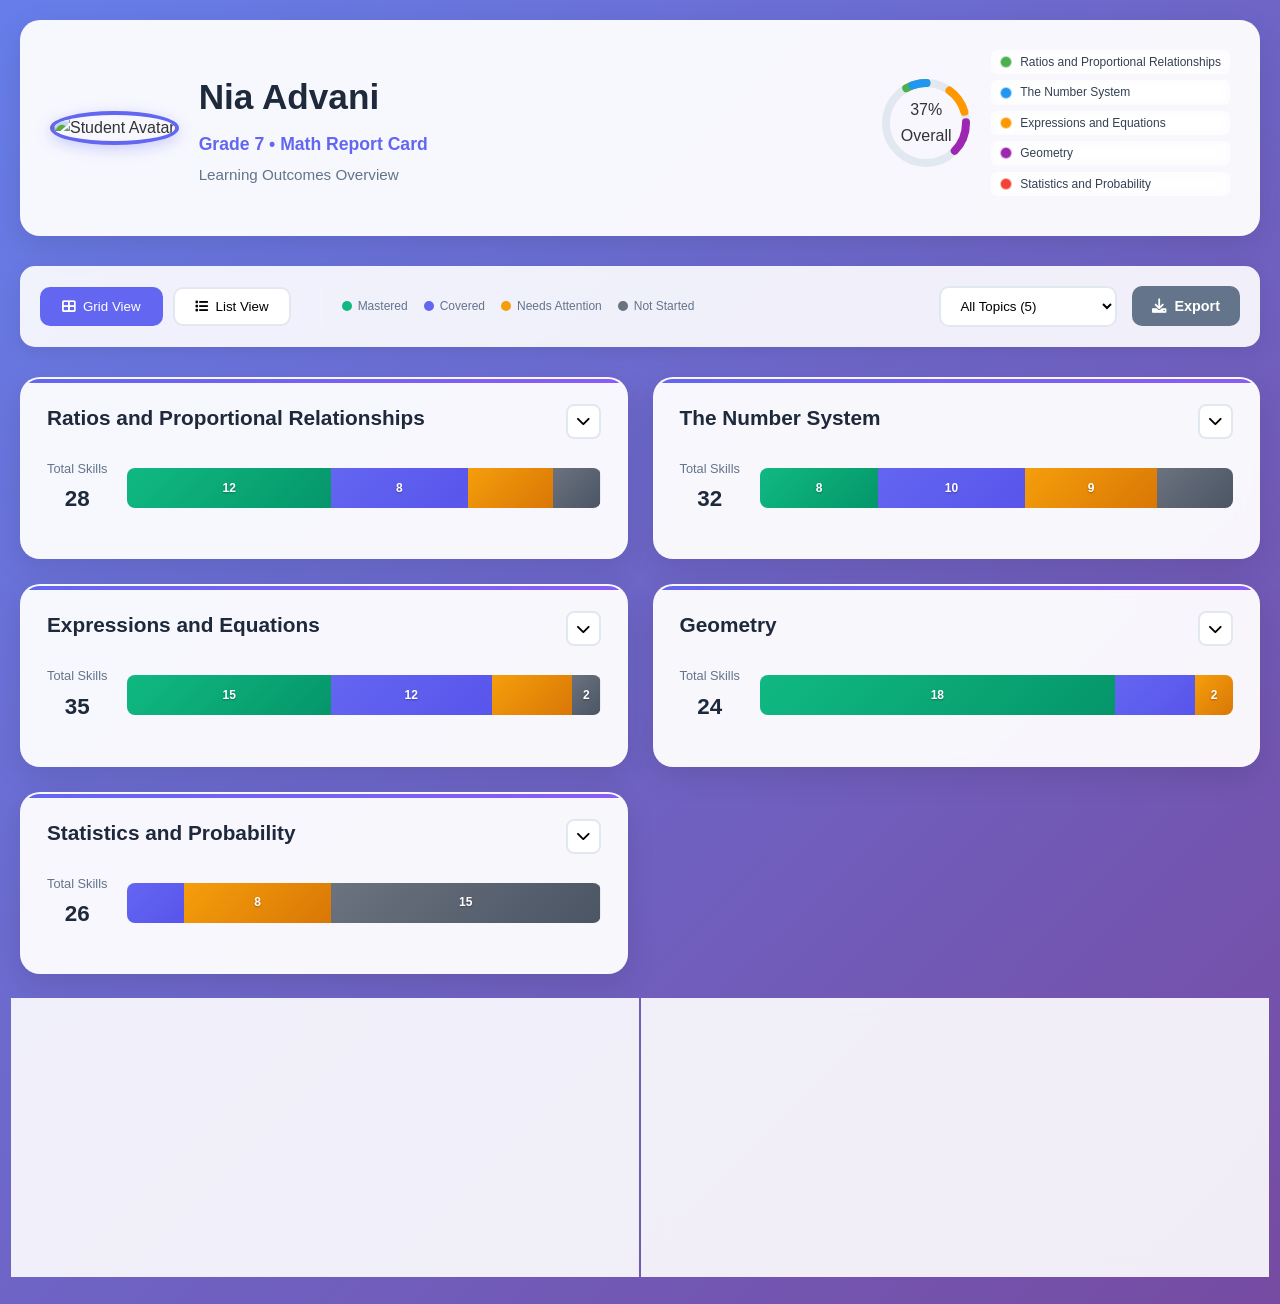
==== commit d2ddac7d: "Make Grade 7 version the default: rename grade7-index.html to index.html for Vercel deployment" ====
--- a/index.html
+++ b/index.html
@@ -3,7 +3,7 @@
 <head>
     <meta charset="UTF-8">
     <meta name="viewport" content="width=device-width, initial-scale=1.0">
-    <title>Student Learning Outcomes - Math Progress</title>
+    <title>Student Learning Outcomes - Grade 7 Math Progress</title>
     <link rel="stylesheet" href="styles.css">
     <link href="https://cdnjs.cloudflare.com/ajax/libs/font-awesome/6.0.0/css/all.min.css" rel="stylesheet">
 </head>
@@ -22,12 +22,12 @@
                 </div>
             </div>
             <div class="overall-progress">
-                <div class="progress-circle" data-progress="34">
+                <div class="progress-circle" data-progress="42">
                     <svg class="progress-ring" width="120" height="120">
                         <circle class="progress-ring-circle" cx="60" cy="60" r="50"></circle>
                     </svg>
                     <div class="progress-text">
-                        <span class="percentage">34%</span>
+                        <span class="percentage">42%</span>
                         <span class="label">Overall Progress</span>
                     </div>
                 </div>
@@ -43,6 +43,24 @@
                 <button class="toggle-btn" data-view="list">
                     <i class="fas fa-list"></i> List View
                 </button>
+                <div class="legend-inline">
+                    <div class="legend-item-inline">
+                        <div class="legend-dot mastered"></div>
+                        <span>Mastered</span>
+                    </div>
+                    <div class="legend-item-inline">
+                        <div class="legend-dot covered"></div>
+                        <span>Covered</span>
+                    </div>
+                    <div class="legend-item-inline">
+                        <div class="legend-dot attention"></div>
+                        <span>Needs Attention</span>
+                    </div>
+                    <div class="legend-item-inline">
+                        <div class="legend-dot not-started"></div>
+                        <span>Not Started</span>
+                    </div>
+                </div>
             </div>
             <div class="filter-controls">
                 <select id="statusFilter" class="filter-select">
@@ -52,38 +70,9 @@
                     <option value="attention">Needs Attention</option>
                     <option value="not-started">Not Started</option>
                 </select>
-                <button class="action-btn primary" id="createPracticeBtn">
-                    <i class="fas fa-plus"></i> Create Practice
-                </button>
-                <button class="action-btn secondary" id="createHomeworkBtn">
-                    <i class="fas fa-home"></i> Create Homework
-                </button>
             </div>
         </div>
 
-        <!-- Chart Legend -->
-        <div class="chart-legend-container">
-            <h4>Skills Progress Legend</h4>
-            <div class="chart-legend">
-                <div class="legend-item">
-                    <div class="legend-color mastered"></div>
-                    <span>Mastered</span>
-                </div>
-                <div class="legend-item">
-                    <div class="legend-color covered"></div>
-                    <span>Concept Covered</span>
-                </div>
-                <div class="legend-item">
-                    <div class="legend-color attention"></div>
-                    <span>Needs Attention</span>
-                </div>
-                <div class="legend-item">
-                    <div class="legend-color not-started"></div>
-                    <span>Not Started</span>
-                </div>
-            </div>
-            <p class="legend-hint">💡 Click on chart segments to filter skills by status</p>
-        </div>
 
         <!-- Learning Outcomes Grid -->
         <div class="learning-outcomes" id="learningOutcomes">
@@ -92,9 +81,6 @@
                 <div class="topic-header">
                     <h3>Ratios and Proportional Relationships</h3>
                     <div class="topic-actions">
-                        <button class="select-btn" data-action="select">
-                            <i class="fas fa-check"></i>
-                        </button>
                         <button class="expand-btn" data-action="expand">
                             <i class="fas fa-chevron-down"></i>
                         </button>
@@ -119,10 +105,6 @@
                             <span class="bar-label">3</span>
                         </div>
                     </div>
-                </div>
-                <div class="status-indicator covered">
-                    <i class="fas fa-clock"></i>
-                    <span>Concept Covered</span>
                 </div>
                 <div class="skills-list collapsed">
                     <div class="skill-item mastered">
@@ -175,9 +157,6 @@
                 <div class="topic-header">
                     <h3>The Number System</h3>
                     <div class="topic-actions">
-                        <button class="select-btn" data-action="select">
-                            <i class="fas fa-check"></i>
-                        </button>
                         <button class="expand-btn" data-action="expand">
                             <i class="fas fa-chevron-down"></i>
                         </button>
@@ -203,10 +182,6 @@
                         </div>
                     </div>
                 </div>
-                <div class="status-indicator attention">
-                    <i class="fas fa-exclamation-triangle"></i>
-                    <span>Needs Attention</span>
-                </div>
                 <div class="skills-list collapsed">
                     <div class="skill-item mastered">
                         <span class="skill-code">7.NS.A.1a</span>
@@ -268,13 +243,10 @@
             </div>
 
             <!-- Expressions and Equations -->
-            <div class="topic-card" data-status="attention" data-topic="expressions">
+            <div class="topic-card" data-status="covered" data-topic="expressions">
                 <div class="topic-header">
                     <h3>Expressions and Equations</h3>
                     <div class="topic-actions">
-                        <button class="select-btn" data-action="select">
-                            <i class="fas fa-check"></i>
-                        </button>
                         <button class="expand-btn" data-action="expand">
                             <i class="fas fa-chevron-down"></i>
                         </button>
@@ -283,45 +255,62 @@
                 <div class="topic-stats">
                     <div class="stat">
                         <span class="stat-label">Total Skills</span>
-                        <span class="stat-value">30</span>
+                        <span class="stat-value">35</span>
                     </div>
                     <div class="skills-breakdown-chart">
-                        <div class="chart-bar" data-status="mastered" data-count="5" style="width: 17%" title="5 Mastered Skills">
-                            <span class="bar-label">5</span>
-                        </div>
-                        <div class="chart-bar" data-status="covered" data-count="7" style="width: 23%" title="7 Concept Covered Skills">
-                            <span class="bar-label">7</span>
-                        </div>
-                        <div class="chart-bar" data-status="attention" data-count="10" style="width: 33%" title="10 Needs Attention Skills">
-                            <span class="bar-label">10</span>
-                        </div>
-                        <div class="chart-bar" data-status="not-started" data-count="8" style="width: 27%" title="8 Not Started Skills">
-                            <span class="bar-label">8</span>
-                        </div>
-                    </div>
-                </div>
-                <div class="status-indicator attention">
-                    <i class="fas fa-exclamation-triangle"></i>
-                    <span>Needs Attention</span>
+                        <div class="chart-bar" data-status="mastered" data-count="15" style="width: 43%" title="15 Mastered Skills">
+                            <span class="bar-label">15</span>
+                        </div>
+                        <div class="chart-bar" data-status="covered" data-count="12" style="width: 34%" title="12 Concept Covered Skills">
+                            <span class="bar-label">12</span>
+                        </div>
+                        <div class="chart-bar" data-status="attention" data-count="6" style="width: 17%" title="6 Needs Attention Skills">
+                            <span class="bar-label">6</span>
+                        </div>
+                        <div class="chart-bar" data-status="not-started" data-count="2" style="width: 6%" title="2 Not Started Skills">
+                            <span class="bar-label">2</span>
+                        </div>
+                    </div>
                 </div>
                 <div class="skills-list collapsed">
                     <div class="skill-item mastered">
-                        <span class="skill-code">6.EE.B.6</span>
-                        <span class="skill-description">Use variables to represent numbers and write expressions when solving problems.</span>
-                        <div class="skill-status">
-                            <i class="fas fa-check-circle"></i>
-                        </div>
-                    </div>
-                    <div class="skill-item attention">
-                        <span class="skill-code">6.EE.A.2</span>
-                        <span class="skill-description">Write, read, and evaluate expressions in which letters stand for numbers.</span>
+                        <span class="skill-code">7.EE.A.1</span>
+                        <span class="skill-description">Apply properties of operations as strategies to add, subtract, factor, and expand linear expressions with rational coefficients.</span>
+                        <div class="skill-status">
+                            <i class="fas fa-check-circle"></i>
+                        </div>
+                    </div>
+                    <div class="skill-item mastered">
+                        <span class="skill-code">7.EE.A.2</span>
+                        <span class="skill-description">Understand that rewriting an expression in different forms in a problem context can shed light on the problem.</span>
+                        <div class="skill-status">
+                            <i class="fas fa-check-circle"></i>
+                        </div>
+                    </div>
+                    <div class="skill-item covered">
+                        <span class="skill-code">7.EE.B.3</span>
+                        <span class="skill-description">Solve multi-step real-life and mathematical problems posed with positive and negative rational numbers.</span>
+                        <div class="skill-status">
+                            <i class="fas fa-clock"></i>
+                        </div>
+                    </div>
+                    <div class="skill-item covered">
+                        <span class="skill-code">7.EE.B.4a</span>
+                        <span class="skill-description">Solve word problems leading to equations of the form px + q = r and p(x + q) = r.</span>
+                        <div class="skill-status">
+                            <i class="fas fa-clock"></i>
+                        </div>
+                    </div>
+                    <div class="skill-item attention">
+                        <span class="skill-code">7.EE.B.4b</span>
+                        <span class="skill-description">Solve word problems leading to inequalities of the form px + q > r or px + q < r.</span>
                         <div class="skill-status">
                             <i class="fas fa-exclamation-triangle"></i>
                         </div>
                     </div>
                     <div class="skill-item not-started">
-                        <span class="skill-code">6.EE.B.8</span>
-                        <span class="skill-description">Write an inequality of the form x > c or x < c to represent a constraint or condition.</span>
+                        <span class="skill-code">7.EE.B.4c</span>
+                        <span class="skill-description">Graph the solution set of the inequality and interpret it in the context of the problem.</span>
                         <div class="skill-status">
                             <i class="fas fa-circle"></i>
                         </div>
@@ -330,13 +319,10 @@
             </div>
 
             <!-- Geometry -->
-            <div class="topic-card" data-status="covered" data-topic="geometry">
+            <div class="topic-card" data-status="mastered" data-topic="geometry">
                 <div class="topic-header">
                     <h3>Geometry</h3>
                     <div class="topic-actions">
-                        <button class="select-btn" data-action="select">
-                            <i class="fas fa-check"></i>
-                        </button>
                         <button class="expand-btn" data-action="expand">
                             <i class="fas fa-chevron-down"></i>
                         </button>
@@ -345,45 +331,62 @@
                 <div class="topic-stats">
                     <div class="stat">
                         <span class="stat-label">Total Skills</span>
-                        <span class="stat-value">18</span>
+                        <span class="stat-value">24</span>
                     </div>
                     <div class="skills-breakdown-chart">
-                        <div class="chart-bar" data-status="mastered" data-count="6" style="width: 33%" title="6 Mastered Skills">
-                            <span class="bar-label">6</span>
-                        </div>
-                        <div class="chart-bar" data-status="covered" data-count="4" style="width: 22%" title="4 Concept Covered Skills">
+                        <div class="chart-bar" data-status="mastered" data-count="18" style="width: 75%" title="18 Mastered Skills">
+                            <span class="bar-label">18</span>
+                        </div>
+                        <div class="chart-bar" data-status="covered" data-count="4" style="width: 17%" title="4 Concept Covered Skills">
                             <span class="bar-label">4</span>
                         </div>
-                        <div class="chart-bar" data-status="attention" data-count="5" style="width: 28%" title="5 Needs Attention Skills">
-                            <span class="bar-label">5</span>
-                        </div>
-                        <div class="chart-bar" data-status="not-started" data-count="3" style="width: 17%" title="3 Not Started Skills">
-                            <span class="bar-label">3</span>
-                        </div>
-                    </div>
-                </div>
-                <div class="status-indicator covered">
-                    <i class="fas fa-clock"></i>
-                    <span>Concept Covered</span>
+                        <div class="chart-bar" data-status="attention" data-count="2" style="width: 8%" title="2 Needs Attention Skills">
+                            <span class="bar-label">2</span>
+                        </div>
+                        <div class="chart-bar" data-status="not-started" data-count="0" style="width: 0%" title="0 Not Started Skills">
+                            <span class="bar-label">0</span>
+                        </div>
+                    </div>
                 </div>
                 <div class="skills-list collapsed">
                     <div class="skill-item mastered">
-                        <span class="skill-code">6.G.A.2</span>
-                        <span class="skill-description">Find the volume of a right rectangular prism with fractional edge lengths.</span>
-                        <div class="skill-status">
-                            <i class="fas fa-check-circle"></i>
-                        </div>
-                    </div>
-                    <div class="skill-item covered">
-                        <span class="skill-code">6.G.A.3</span>
-                        <span class="skill-description">Draw polygons in the coordinate plane given coordinates for the vertices.</span>
-                        <div class="skill-status">
-                            <i class="fas fa-clock"></i>
-                        </div>
-                    </div>
-                    <div class="skill-item attention">
-                        <span class="skill-code">6.G.A.4</span>
-                        <span class="skill-description">Represent three-dimensional figures using nets made up of rectangles and triangles.</span>
+                        <span class="skill-code">7.G.A.1</span>
+                        <span class="skill-description">Solve problems involving scale drawings of geometric figures, including computing actual lengths and areas.</span>
+                        <div class="skill-status">
+                            <i class="fas fa-check-circle"></i>
+                        </div>
+                    </div>
+                    <div class="skill-item mastered">
+                        <span class="skill-code">7.G.A.2</span>
+                        <span class="skill-description">Draw (freehand, with ruler and protractor, and with technology) geometric shapes with given conditions.</span>
+                        <div class="skill-status">
+                            <i class="fas fa-check-circle"></i>
+                        </div>
+                    </div>
+                    <div class="skill-item mastered">
+                        <span class="skill-code">7.G.A.3</span>
+                        <span class="skill-description">Describe the two-dimensional figures that result from slicing three-dimensional figures.</span>
+                        <div class="skill-status">
+                            <i class="fas fa-check-circle"></i>
+                        </div>
+                    </div>
+                    <div class="skill-item covered">
+                        <span class="skill-code">7.G.B.4</span>
+                        <span class="skill-description">Know the formulas for the area and circumference of a circle and use them to solve problems.</span>
+                        <div class="skill-status">
+                            <i class="fas fa-clock"></i>
+                        </div>
+                    </div>
+                    <div class="skill-item covered">
+                        <span class="skill-code">7.G.B.5</span>
+                        <span class="skill-description">Use facts about supplementary, complementary, vertical, and adjacent angles in a multi-step problem.</span>
+                        <div class="skill-status">
+                            <i class="fas fa-clock"></i>
+                        </div>
+                    </div>
+                    <div class="skill-item attention">
+                        <span class="skill-code">7.G.B.6</span>
+                        <span class="skill-description">Solve real-world and mathematical problems involving area, volume and surface area of two- and three-dimensional objects.</span>
                         <div class="skill-status">
                             <i class="fas fa-exclamation-triangle"></i>
                         </div>
@@ -396,9 +399,6 @@
                 <div class="topic-header">
                     <h3>Statistics and Probability</h3>
                     <div class="topic-actions">
-                        <button class="select-btn" data-action="select">
-                            <i class="fas fa-check"></i>
-                        </button>
                         <button class="expand-btn" data-action="expand">
                             <i class="fas fa-chevron-down"></i>
                         </button>
@@ -407,38 +407,76 @@
                 <div class="topic-stats">
                     <div class="stat">
                         <span class="stat-label">Total Skills</span>
-                        <span class="stat-value">15</span>
+                        <span class="stat-value">26</span>
                     </div>
                     <div class="skills-breakdown-chart">
                         <div class="chart-bar" data-status="mastered" data-count="0" style="width: 0%" title="0 Mastered Skills">
                             <span class="bar-label">0</span>
                         </div>
-                        <div class="chart-bar" data-status="covered" data-count="0" style="width: 0%" title="0 Concept Covered Skills">
-                            <span class="bar-label">0</span>
-                        </div>
-                        <div class="chart-bar" data-status="attention" data-count="0" style="width: 0%" title="0 Needs Attention Skills">
-                            <span class="bar-label">0</span>
-                        </div>
-                        <div class="chart-bar" data-status="not-started" data-count="15" style="width: 100%" title="15 Not Started Skills">
+                        <div class="chart-bar" data-status="covered" data-count="3" style="width: 12%" title="3 Concept Covered Skills">
+                            <span class="bar-label">3</span>
+                        </div>
+                        <div class="chart-bar" data-status="attention" data-count="8" style="width: 31%" title="8 Needs Attention Skills">
+                            <span class="bar-label">8</span>
+                        </div>
+                        <div class="chart-bar" data-status="not-started" data-count="15" style="width: 57%" title="15 Not Started Skills">
                             <span class="bar-label">15</span>
                         </div>
                     </div>
                 </div>
-                <div class="status-indicator not-started">
-                    <i class="fas fa-circle"></i>
-                    <span>Not Started</span>
-                </div>
                 <div class="skills-list collapsed">
+                    <div class="skill-item covered">
+                        <span class="skill-code">7.SP.A.1</span>
+                        <span class="skill-description">Understand that statistics can be used to gain information about a population by examining a sample.</span>
+                        <div class="skill-status">
+                            <i class="fas fa-clock"></i>
+                        </div>
+                    </div>
+                    <div class="skill-item covered">
+                        <span class="skill-code">7.SP.A.2</span>
+                        <span class="skill-description">Use data from a random sample to draw inferences about a population with an unknown characteristic of interest.</span>
+                        <div class="skill-status">
+                            <i class="fas fa-clock"></i>
+                        </div>
+                    </div>
+                    <div class="skill-item attention">
+                        <span class="skill-code">7.SP.B.3</span>
+                        <span class="skill-description">Informally assess the degree of visual overlap of two numerical data distributions.</span>
+                        <div class="skill-status">
+                            <i class="fas fa-exclamation-triangle"></i>
+                        </div>
+                    </div>
+                    <div class="skill-item attention">
+                        <span class="skill-code">7.SP.B.4</span>
+                        <span class="skill-description">Use measures of center and measures of variability for numerical data from random samples.</span>
+                        <div class="skill-status">
+                            <i class="fas fa-exclamation-triangle"></i>
+                        </div>
+                    </div>
                     <div class="skill-item not-started">
-                        <span class="skill-code">6.SP.A.1</span>
-                        <span class="skill-description">Recognize a statistical question as one that anticipates variability in the data.</span>
+                        <span class="skill-code">7.SP.C.5</span>
+                        <span class="skill-description">Understand that the probability of a chance event is a number between 0 and 1.</span>
                         <div class="skill-status">
                             <i class="fas fa-circle"></i>
                         </div>
                     </div>
                     <div class="skill-item not-started">
-                        <span class="skill-code">6.SP.B.4</span>
-                        <span class="skill-description">Display numerical data in plots on a number line, including dot plots, histograms, and box plots.</span>
+                        <span class="skill-code">7.SP.C.6</span>
+                        <span class="skill-description">Approximate the probability of a chance event by collecting data on the chance process.</span>
+                        <div class="skill-status">
+                            <i class="fas fa-circle"></i>
+                        </div>
+                    </div>
+                    <div class="skill-item not-started">
+                        <span class="skill-code">7.SP.C.7a</span>
+                        <span class="skill-description">Develop a uniform probability model by assigning equal probability to all outcomes.</span>
+                        <div class="skill-status">
+                            <i class="fas fa-circle"></i>
+                        </div>
+                    </div>
+                    <div class="skill-item not-started">
+                        <span class="skill-code">7.SP.C.8a</span>
+                        <span class="skill-description">Understand that, just as with simple events, the probability of a compound event is the fraction of outcomes.</span>
                         <div class="skill-status">
                             <i class="fas fa-circle"></i>
                         </div>
@@ -459,6 +497,120 @@
                 </div>
             </div>
         </div>
+
+        <!-- Assessment Sections -->
+        <div class="assessment-sections">
+            <!-- Teacher's Remarks -->
+            <div class="section-card">
+                <div class="section-header">
+                    <span class="section-number">1</span>
+                    <h3>Teacher's Remarks</h3>
+                </div>
+                
+                <div class="remarks-section">
+                    <div class="remark-item">
+                        <h4>Confidence</h4>
+                        <div class="selection-buttons">
+                            <button class="selection-btn">Low</button>
+                            <button class="selection-btn">Medium</button>
+                            <button class="selection-btn selected">High</button>
+                        </div>
+                    </div>
+                    
+                    <div class="remark-item">
+                        <h4>Emotional relationship with math</h4>
+                        <div class="selection-buttons">
+                            <button class="selection-btn">Dislikes</button>
+                            <button class="selection-btn">Scared</button>
+                            <button class="selection-btn">Indifferent</button>
+                            <button class="selection-btn">Confused</button>
+                            <button class="selection-btn selected">Likes</button>
+                            <button class="selection-btn">Loves</button>
+                        </div>
+                    </div>
+                    
+                    <div class="remark-item">
+                        <h4>Purpose of math classes</h4>
+                        <div class="selection-buttons">
+                            <button class="selection-btn">Cover basics</button>
+                            <button class="selection-btn selected">Cover current content</button>
+                            <button class="selection-btn selected">Go above and beyond</button>
+                        </div>
+                    </div>
+                </div>
+            </div>
+
+            <!-- Cognitive Development -->
+            <div class="section-card">
+                <div class="section-header">
+                    <span class="section-number">2</span>
+                    <h3>Cognitive Development</h3>
+                </div>
+                
+                <div class="cognitive-section">
+                    <div class="cognitive-item">
+                        <div class="cognitive-label">
+                            <span class="cognitive-icon">🧠</span>
+                            <span>Memory and Recall</span>
+                        </div>
+                        <div class="progress-bar">
+                            <div class="progress-fill" style="width: 85%; background-color: #10b981;"></div>
+                        </div>
+                    </div>
+                    
+                    <div class="cognitive-item">
+                        <div class="cognitive-label">
+                            <span class="cognitive-icon">📋</span>
+                            <span>Organization of Work</span>
+                        </div>
+                        <div class="progress-bar">
+                            <div class="progress-fill" style="width: 45%; background-color: #f59e0b;"></div>
+                        </div>
+                    </div>
+                    
+                    <div class="cognitive-item">
+                        <div class="cognitive-label">
+                            <span class="cognitive-icon">🎯</span>
+                            <span>Ability to focus</span>
+                        </div>
+                        <div class="progress-bar">
+                            <div class="progress-fill" style="width: 90%; background-color: #10b981;"></div>
+                        </div>
+                    </div>
+                    
+                    <div class="cognitive-item">
+                        <div class="cognitive-label">
+                            <span class="cognitive-icon">🔍</span>
+                            <span>Ability to self serve answers</span>
+                        </div>
+                        <div class="progress-bar">
+                            <div class="progress-fill" style="width: 60%; background-color: #f59e0b;"></div>
+                        </div>
+                    </div>
+                    
+                    <div class="cognitive-item">
+                        <div class="cognitive-label">
+                            <span class="cognitive-icon">⚠️</span>
+                            <span>Avoiding careless mistakes</span>
+                        </div>
+                        <div class="progress-bar">
+                            <div class="progress-fill" style="width: 35%; background-color: #ef4444;"></div>
+                        </div>
+                    </div>
+                    
+                    <div class="cognitive-item">
+                        <div class="cognitive-label">
+                            <span class="cognitive-icon">💪</span>
+                            <span>Grit/Resilience</span>
+                        </div>
+                        <div class="progress-bar">
+                            <div class="progress-fill" style="width: 80%; background-color: #10b981;"></div>
+                        </div>
+                    </div>
+                </div>
+            </div>
+        </div>
+
     </div>
 
     <script src="script.js"></script>
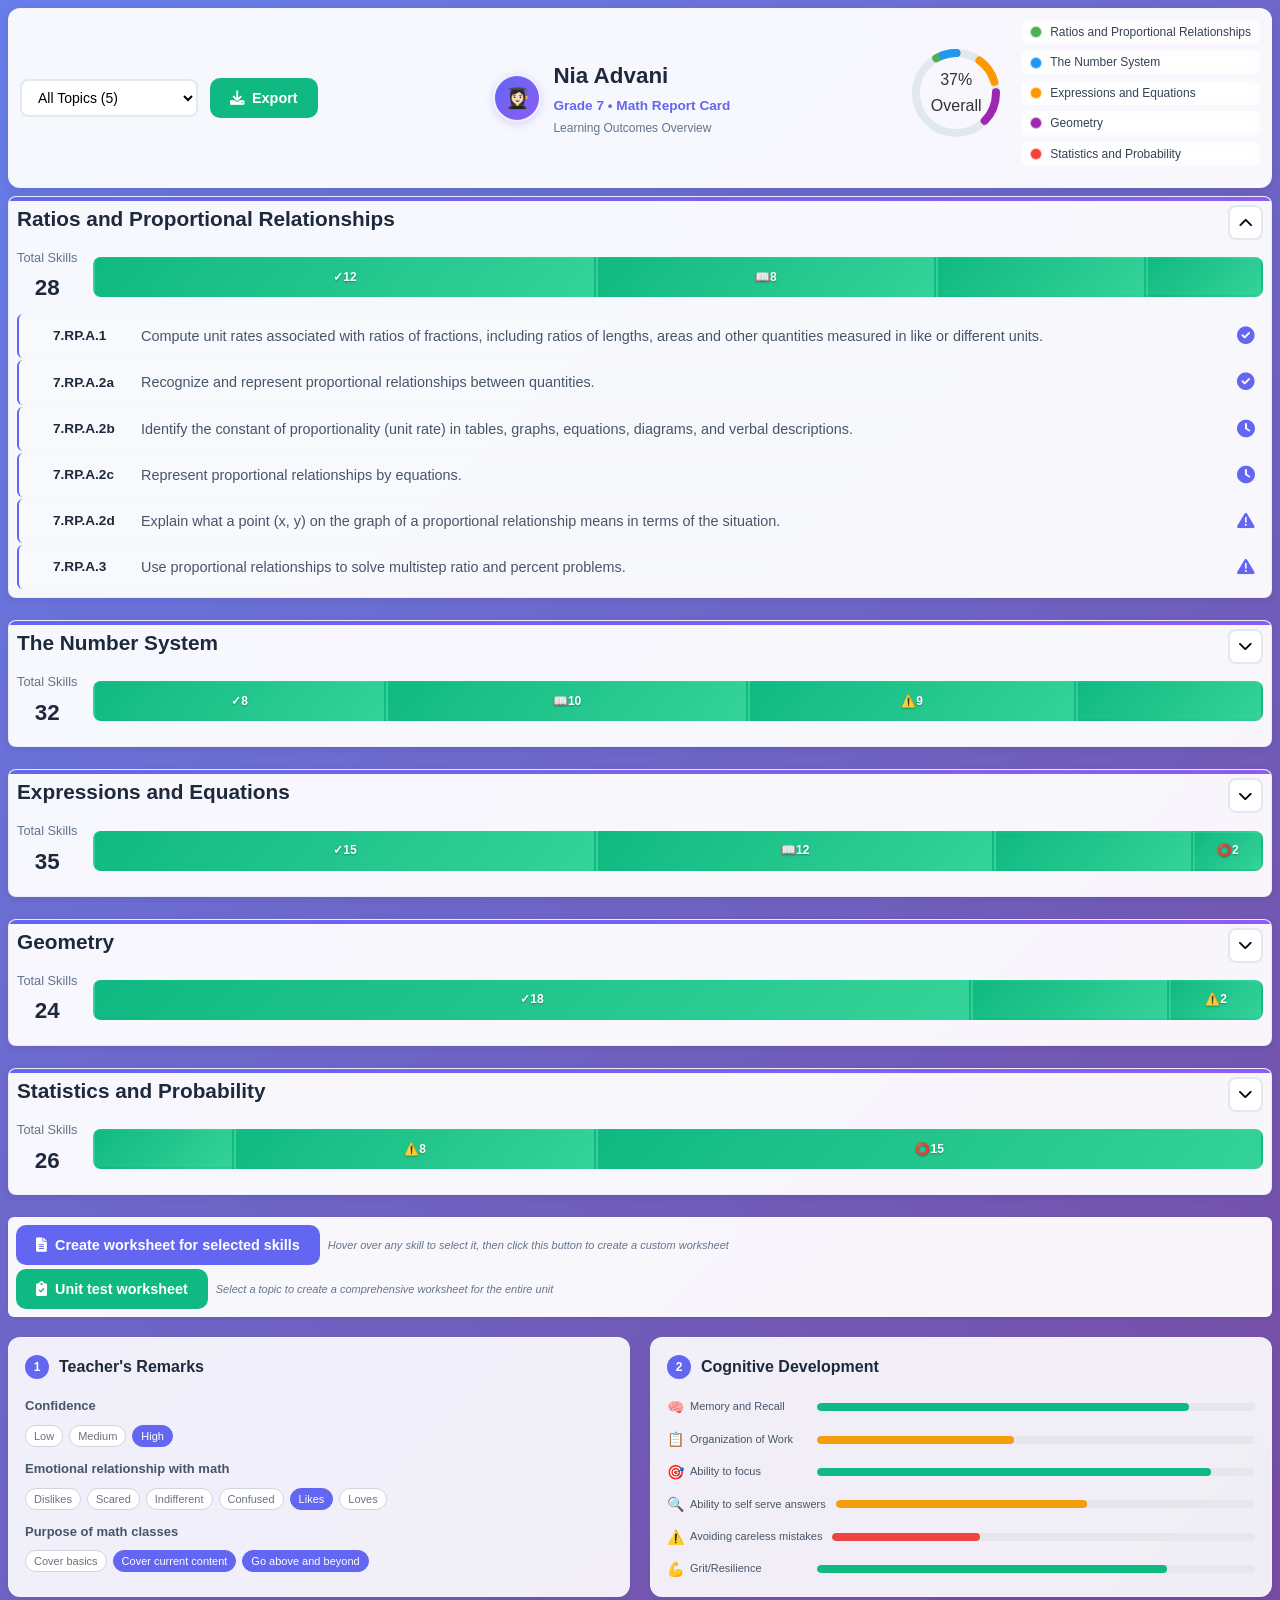
==== commit 7958325b: "Enhance chart bars with symbols and fix progress calculation - Add meaningful symbols to chart bars " ====
--- a/index.html
+++ b/index.html
@@ -11,9 +11,23 @@
     <div class="container">
         <!-- Header Section -->
         <header class="header">
+            <div class="header-left">
+                <div class="filter-controls">
+                    <select id="statusFilter" class="filter-select">
+                        <option value="all">All Skills</option>
+                        <option value="mastered">Mastered Skills</option>
+                        <option value="covered">Covered Skills</option>
+                        <option value="attention">Needs Attention</option>
+                        <option value="not-started">Not Started</option>
+                    </select>
+                    <button class="action-btn secondary export-btn" id="exportBtn">
+                        <i class="fas fa-download"></i> Export
+                    </button>
+                </div>
+            </div>
             <div class="student-info">
                 <div class="student-avatar">
-                    <img src="https://via.placeholder.com/80x80/6366f1/ffffff?text=NJ" alt="Student Avatar" id="studentAvatar">
+                    <div class="avatar-emoji">👩🏻‍🎓</div>
                 </div>
                 <div class="student-details">
                     <h1>Nia Advani</h1>
@@ -34,54 +48,15 @@
             </div>
         </header>
 
-        <!-- Filter and View Controls -->
-        <div class="controls">
-            <div class="view-toggle">
-                <button class="toggle-btn active" data-view="grid">
-                    <i class="fas fa-th-large"></i> Grid View
-                </button>
-                <button class="toggle-btn" data-view="list">
-                    <i class="fas fa-list"></i> List View
-                </button>
-                <div class="legend-inline">
-                    <div class="legend-item-inline">
-                        <div class="legend-dot mastered"></div>
-                        <span>Mastered</span>
-                    </div>
-                    <div class="legend-item-inline">
-                        <div class="legend-dot covered"></div>
-                        <span>Covered</span>
-                    </div>
-                    <div class="legend-item-inline">
-                        <div class="legend-dot attention"></div>
-                        <span>Needs Attention</span>
-                    </div>
-                    <div class="legend-item-inline">
-                        <div class="legend-dot not-started"></div>
-                        <span>Not Started</span>
-                    </div>
-                </div>
-            </div>
-            <div class="filter-controls">
-                <select id="statusFilter" class="filter-select">
-                    <option value="all">All Topics</option>
-                    <option value="mastered">Mastered</option>
-                    <option value="covered">Concept Covered</option>
-                    <option value="attention">Needs Attention</option>
-                    <option value="not-started">Not Started</option>
-                </select>
-            </div>
-        </div>
-
-
-        <!-- Learning Outcomes Grid -->
-        <div class="learning-outcomes" id="learningOutcomes">
+
+        <!-- Learning Outcomes List -->
+        <div class="learning-outcomes list-view" id="learningOutcomes">
             <!-- Ratios and Proportional Relationships -->
             <div class="topic-card" data-status="covered" data-topic="ratios">
                 <div class="topic-header">
                     <h3>Ratios and Proportional Relationships</h3>
                     <div class="topic-actions">
-                        <button class="expand-btn" data-action="expand">
+                        <button class="expand-btn expanded" data-action="expand">
                             <i class="fas fa-chevron-down"></i>
                         </button>
                     </div>
@@ -93,56 +68,80 @@
                     </div>
                     <div class="skills-breakdown-chart">
                         <div class="chart-bar" data-status="mastered" data-count="12" style="width: 43%" title="12 Mastered Skills">
-                            <span class="bar-label">12</span>
+                            <span class="bar-label">✓12</span>
                         </div>
                         <div class="chart-bar" data-status="covered" data-count="8" style="width: 29%" title="8 Concept Covered Skills">
-                            <span class="bar-label">8</span>
+                            <span class="bar-label">📖8</span>
                         </div>
                         <div class="chart-bar" data-status="attention" data-count="5" style="width: 18%" title="5 Needs Attention Skills">
-                            <span class="bar-label">5</span>
+                            <span class="bar-label">⚠️5</span>
                         </div>
                         <div class="chart-bar" data-status="not-started" data-count="3" style="width: 10%" title="3 Not Started Skills">
-                            <span class="bar-label">3</span>
-                        </div>
-                    </div>
-                </div>
-                <div class="skills-list collapsed">
-                    <div class="skill-item mastered">
+                            <span class="bar-label">⭕3</span>
+                        </div>
+                    </div>
+                </div>
+                <div class="skills-list expanded">
+                    <div class="skill-item mastered" data-skill-id="7.RP.A.1">
+                        <div class="skill-checkbox">
+                            <input type="checkbox" id="skill-7.RP.A.1" class="skill-select-checkbox" data-skill-id="7.RP.A.1">
+                            <label for="skill-7.RP.A.1" class="skill-checkbox-label"></label>
+                        </div>
                         <span class="skill-code">7.RP.A.1</span>
                         <span class="skill-description">Compute unit rates associated with ratios of fractions, including ratios of lengths, areas and other quantities measured in like or different units.</span>
                         <div class="skill-status">
                             <i class="fas fa-check-circle"></i>
                         </div>
                     </div>
-                    <div class="skill-item mastered">
+                    <div class="skill-item mastered" data-skill-id="7.RP.A.2a">
+                        <div class="skill-checkbox">
+                            <input type="checkbox" id="skill-7.RP.A.2a" class="skill-select-checkbox" data-skill-id="7.RP.A.2a">
+                            <label for="skill-7.RP.A.2a" class="skill-checkbox-label"></label>
+                        </div>
                         <span class="skill-code">7.RP.A.2a</span>
                         <span class="skill-description">Recognize and represent proportional relationships between quantities.</span>
                         <div class="skill-status">
                             <i class="fas fa-check-circle"></i>
                         </div>
                     </div>
-                    <div class="skill-item covered">
+                    <div class="skill-item covered" data-skill-id="7.RP.A.2b">
+                        <div class="skill-checkbox">
+                            <input type="checkbox" id="skill-7.RP.A.2b" class="skill-select-checkbox" data-skill-id="7.RP.A.2b">
+                            <label for="skill-7.RP.A.2b" class="skill-checkbox-label"></label>
+                        </div>
                         <span class="skill-code">7.RP.A.2b</span>
                         <span class="skill-description">Identify the constant of proportionality (unit rate) in tables, graphs, equations, diagrams, and verbal descriptions.</span>
                         <div class="skill-status">
                             <i class="fas fa-clock"></i>
                         </div>
                     </div>
-                    <div class="skill-item covered">
+                    <div class="skill-item covered" data-skill-id="7.RP.A.2c">
+                        <div class="skill-checkbox">
+                            <input type="checkbox" id="skill-7.RP.A.2c" class="skill-select-checkbox" data-skill-id="7.RP.A.2c">
+                            <label for="skill-7.RP.A.2c" class="skill-checkbox-label"></label>
+                        </div>
                         <span class="skill-code">7.RP.A.2c</span>
                         <span class="skill-description">Represent proportional relationships by equations.</span>
                         <div class="skill-status">
                             <i class="fas fa-clock"></i>
                         </div>
                     </div>
-                    <div class="skill-item attention">
+                    <div class="skill-item attention" data-skill-id="7.RP.A.2d">
+                        <div class="skill-checkbox">
+                            <input type="checkbox" id="skill-7.RP.A.2d" class="skill-select-checkbox" data-skill-id="7.RP.A.2d">
+                            <label for="skill-7.RP.A.2d" class="skill-checkbox-label"></label>
+                        </div>
                         <span class="skill-code">7.RP.A.2d</span>
                         <span class="skill-description">Explain what a point (x, y) on the graph of a proportional relationship means in terms of the situation.</span>
                         <div class="skill-status">
                             <i class="fas fa-exclamation-triangle"></i>
                         </div>
                     </div>
-                    <div class="skill-item attention">
+                    <div class="skill-item attention" data-skill-id="7.RP.A.3">
+                        <div class="skill-checkbox">
+                            <input type="checkbox" id="skill-7.RP.A.3" class="skill-select-checkbox" data-skill-id="7.RP.A.3">
+                            <label for="skill-7.RP.A.3" class="skill-checkbox-label"></label>
+                        </div>
                         <span class="skill-code">7.RP.A.3</span>
                         <span class="skill-description">Use proportional relationships to solve multistep ratio and percent problems.</span>
                         <div class="skill-status">
@@ -169,70 +168,102 @@
                     </div>
                     <div class="skills-breakdown-chart">
                         <div class="chart-bar" data-status="mastered" data-count="8" style="width: 25%" title="8 Mastered Skills">
-                            <span class="bar-label">8</span>
+                            <span class="bar-label">✓8</span>
                         </div>
                         <div class="chart-bar" data-status="covered" data-count="10" style="width: 31%" title="10 Concept Covered Skills">
-                            <span class="bar-label">10</span>
+                            <span class="bar-label">📖10</span>
                         </div>
                         <div class="chart-bar" data-status="attention" data-count="9" style="width: 28%" title="9 Needs Attention Skills">
-                            <span class="bar-label">9</span>
+                            <span class="bar-label">⚠️9</span>
                         </div>
                         <div class="chart-bar" data-status="not-started" data-count="5" style="width: 16%" title="5 Not Started Skills">
-                            <span class="bar-label">5</span>
+                            <span class="bar-label">⭕5</span>
                         </div>
                     </div>
                 </div>
                 <div class="skills-list collapsed">
-                    <div class="skill-item mastered">
+                    <div class="skill-item mastered" data-skill-id="7.NS.A.1a">
+                        <div class="skill-checkbox">
+                            <input type="checkbox" id="skill-7.NS.A.1a" class="skill-select-checkbox" data-skill-id="7.NS.A.1a">
+                            <label for="skill-7.NS.A.1a" class="skill-checkbox-label"></label>
+                        </div>
                         <span class="skill-code">7.NS.A.1a</span>
                         <span class="skill-description">Describe situations in which opposite quantities combine to make 0.</span>
                         <div class="skill-status">
                             <i class="fas fa-check-circle"></i>
                         </div>
                     </div>
-                    <div class="skill-item mastered">
+                    <div class="skill-item mastered" data-skill-id="7.NS.A.1b">
+                        <div class="skill-checkbox">
+                            <input type="checkbox" id="skill-7.NS.A.1b" class="skill-select-checkbox" data-skill-id="7.NS.A.1b">
+                            <label for="skill-7.NS.A.1b" class="skill-checkbox-label"></label>
+                        </div>
                         <span class="skill-code">7.NS.A.1b</span>
                         <span class="skill-description">Understand p + q as the number located a distance |q| from p, in the positive or negative direction.</span>
                         <div class="skill-status">
                             <i class="fas fa-check-circle"></i>
                         </div>
                     </div>
-                    <div class="skill-item covered">
+                    <div class="skill-item covered" data-skill-id="7.NS.A.1c">
+                        <div class="skill-checkbox">
+                            <input type="checkbox" id="skill-7.NS.A.1c" class="skill-select-checkbox" data-skill-id="7.NS.A.1c">
+                            <label for="skill-7.NS.A.1c" class="skill-checkbox-label"></label>
+                        </div>
                         <span class="skill-code">7.NS.A.1c</span>
                         <span class="skill-description">Understand subtraction of rational numbers as adding the additive inverse.</span>
                         <div class="skill-status">
                             <i class="fas fa-clock"></i>
                         </div>
                     </div>
-                    <div class="skill-item covered">
+                    <div class="skill-item covered" data-skill-id="7.NS.A.1d">
+                        <div class="skill-checkbox">
+                            <input type="checkbox" id="skill-7.NS.A.1d" class="skill-select-checkbox" data-skill-id="7.NS.A.1d">
+                            <label for="skill-7.NS.A.1d" class="skill-checkbox-label"></label>
+                        </div>
                         <span class="skill-code">7.NS.A.1d</span>
                         <span class="skill-description">Apply properties of operations as strategies to add and subtract rational numbers.</span>
                         <div class="skill-status">
                             <i class="fas fa-clock"></i>
                         </div>
                     </div>
-                    <div class="skill-item attention">
+                    <div class="skill-item attention" data-skill-id="7.NS.A.2a">
+                        <div class="skill-checkbox">
+                            <input type="checkbox" id="skill-7.NS.A.2a" class="skill-select-checkbox" data-skill-id="7.NS.A.2a">
+                            <label for="skill-7.NS.A.2a" class="skill-checkbox-label"></label>
+                        </div>
                         <span class="skill-code">7.NS.A.2a</span>
                         <span class="skill-description">Understand that multiplication is extended from fractions to rational numbers.</span>
                         <div class="skill-status">
                             <i class="fas fa-exclamation-triangle"></i>
                         </div>
                     </div>
-                    <div class="skill-item attention">
+                    <div class="skill-item attention" data-skill-id="7.NS.A.2b">
+                        <div class="skill-checkbox">
+                            <input type="checkbox" id="skill-7.NS.A.2b" class="skill-select-checkbox" data-skill-id="7.NS.A.2b">
+                            <label for="skill-7.NS.A.2b" class="skill-checkbox-label"></label>
+                        </div>
                         <span class="skill-code">7.NS.A.2b</span>
                         <span class="skill-description">Understand that integers can be divided, provided that the divisor is not zero.</span>
                         <div class="skill-status">
                             <i class="fas fa-exclamation-triangle"></i>
                         </div>
                     </div>
-                    <div class="skill-item attention">
+                    <div class="skill-item attention" data-skill-id="7.NS.A.2c">
+                        <div class="skill-checkbox">
+                            <input type="checkbox" id="skill-7.NS.A.2c" class="skill-select-checkbox" data-skill-id="7.NS.A.2c">
+                            <label for="skill-7.NS.A.2c" class="skill-checkbox-label"></label>
+                        </div>
                         <span class="skill-code">7.NS.A.2c</span>
                         <span class="skill-description">Apply properties of operations as strategies to multiply and divide rational numbers.</span>
                         <div class="skill-status">
                             <i class="fas fa-exclamation-triangle"></i>
                         </div>
                     </div>
-                    <div class="skill-item not-started">
+                    <div class="skill-item not-started" data-skill-id="7.NS.A.3">
+                        <div class="skill-checkbox">
+                            <input type="checkbox" id="skill-7.NS.A.3" class="skill-select-checkbox" data-skill-id="7.NS.A.3">
+                            <label for="skill-7.NS.A.3" class="skill-checkbox-label"></label>
+                        </div>
                         <span class="skill-code">7.NS.A.3</span>
                         <span class="skill-description">Solve real-world and mathematical problems involving the four operations with rational numbers.</span>
                         <div class="skill-status">
@@ -259,56 +290,80 @@
                     </div>
                     <div class="skills-breakdown-chart">
                         <div class="chart-bar" data-status="mastered" data-count="15" style="width: 43%" title="15 Mastered Skills">
-                            <span class="bar-label">15</span>
+                            <span class="bar-label">✓15</span>
                         </div>
                         <div class="chart-bar" data-status="covered" data-count="12" style="width: 34%" title="12 Concept Covered Skills">
-                            <span class="bar-label">12</span>
+                            <span class="bar-label">📖12</span>
                         </div>
                         <div class="chart-bar" data-status="attention" data-count="6" style="width: 17%" title="6 Needs Attention Skills">
-                            <span class="bar-label">6</span>
+                            <span class="bar-label">⚠️6</span>
                         </div>
                         <div class="chart-bar" data-status="not-started" data-count="2" style="width: 6%" title="2 Not Started Skills">
-                            <span class="bar-label">2</span>
+                            <span class="bar-label">⭕2</span>
                         </div>
                     </div>
                 </div>
                 <div class="skills-list collapsed">
-                    <div class="skill-item mastered">
+                    <div class="skill-item mastered" data-skill-id="7.EE.A.1">
+                        <div class="skill-checkbox">
+                            <input type="checkbox" id="skill-7.EE.A.1" class="skill-select-checkbox" data-skill-id="7.EE.A.1">
+                            <label for="skill-7.EE.A.1" class="skill-checkbox-label"></label>
+                        </div>
                         <span class="skill-code">7.EE.A.1</span>
                         <span class="skill-description">Apply properties of operations as strategies to add, subtract, factor, and expand linear expressions with rational coefficients.</span>
                         <div class="skill-status">
                             <i class="fas fa-check-circle"></i>
                         </div>
                     </div>
-                    <div class="skill-item mastered">
+                    <div class="skill-item mastered" data-skill-id="7.EE.A.2">
+                        <div class="skill-checkbox">
+                            <input type="checkbox" id="skill-7.EE.A.2" class="skill-select-checkbox" data-skill-id="7.EE.A.2">
+                            <label for="skill-7.EE.A.2" class="skill-checkbox-label"></label>
+                        </div>
                         <span class="skill-code">7.EE.A.2</span>
                         <span class="skill-description">Understand that rewriting an expression in different forms in a problem context can shed light on the problem.</span>
                         <div class="skill-status">
                             <i class="fas fa-check-circle"></i>
                         </div>
                     </div>
-                    <div class="skill-item covered">
+                    <div class="skill-item covered" data-skill-id="7.EE.B.3">
+                        <div class="skill-checkbox">
+                            <input type="checkbox" id="skill-7.EE.B.3" class="skill-select-checkbox" data-skill-id="7.EE.B.3">
+                            <label for="skill-7.EE.B.3" class="skill-checkbox-label"></label>
+                        </div>
                         <span class="skill-code">7.EE.B.3</span>
                         <span class="skill-description">Solve multi-step real-life and mathematical problems posed with positive and negative rational numbers.</span>
                         <div class="skill-status">
                             <i class="fas fa-clock"></i>
                         </div>
                     </div>
-                    <div class="skill-item covered">
+                    <div class="skill-item covered" data-skill-id="7.EE.B.4a">
+                        <div class="skill-checkbox">
+                            <input type="checkbox" id="skill-7.EE.B.4a" class="skill-select-checkbox" data-skill-id="7.EE.B.4a">
+                            <label for="skill-7.EE.B.4a" class="skill-checkbox-label"></label>
+                        </div>
                         <span class="skill-code">7.EE.B.4a</span>
                         <span class="skill-description">Solve word problems leading to equations of the form px + q = r and p(x + q) = r.</span>
                         <div class="skill-status">
                             <i class="fas fa-clock"></i>
                         </div>
                     </div>
-                    <div class="skill-item attention">
+                    <div class="skill-item attention" data-skill-id="7.EE.B.4b">
+                        <div class="skill-checkbox">
+                            <input type="checkbox" id="skill-7.EE.B.4b" class="skill-select-checkbox" data-skill-id="7.EE.B.4b">
+                            <label for="skill-7.EE.B.4b" class="skill-checkbox-label"></label>
+                        </div>
                         <span class="skill-code">7.EE.B.4b</span>
                         <span class="skill-description">Solve word problems leading to inequalities of the form px + q > r or px + q < r.</span>
                         <div class="skill-status">
                             <i class="fas fa-exclamation-triangle"></i>
                         </div>
                     </div>
-                    <div class="skill-item not-started">
+                    <div class="skill-item not-started" data-skill-id="7.EE.B.4c">
+                        <div class="skill-checkbox">
+                            <input type="checkbox" id="skill-7.EE.B.4c" class="skill-select-checkbox" data-skill-id="7.EE.B.4c">
+                            <label for="skill-7.EE.B.4c" class="skill-checkbox-label"></label>
+                        </div>
                         <span class="skill-code">7.EE.B.4c</span>
                         <span class="skill-description">Graph the solution set of the inequality and interpret it in the context of the problem.</span>
                         <div class="skill-status">
@@ -335,56 +390,80 @@
                     </div>
                     <div class="skills-breakdown-chart">
                         <div class="chart-bar" data-status="mastered" data-count="18" style="width: 75%" title="18 Mastered Skills">
-                            <span class="bar-label">18</span>
+                            <span class="bar-label">✓18</span>
                         </div>
                         <div class="chart-bar" data-status="covered" data-count="4" style="width: 17%" title="4 Concept Covered Skills">
-                            <span class="bar-label">4</span>
+                            <span class="bar-label">📖4</span>
                         </div>
                         <div class="chart-bar" data-status="attention" data-count="2" style="width: 8%" title="2 Needs Attention Skills">
-                            <span class="bar-label">2</span>
+                            <span class="bar-label">⚠️2</span>
                         </div>
                         <div class="chart-bar" data-status="not-started" data-count="0" style="width: 0%" title="0 Not Started Skills">
-                            <span class="bar-label">0</span>
+                            <span class="bar-label">⭕0</span>
                         </div>
                     </div>
                 </div>
                 <div class="skills-list collapsed">
-                    <div class="skill-item mastered">
+                    <div class="skill-item mastered" data-skill-id="7.G.A.1">
+                        <div class="skill-checkbox">
+                            <input type="checkbox" id="skill-7.G.A.1" class="skill-select-checkbox" data-skill-id="7.G.A.1">
+                            <label for="skill-7.G.A.1" class="skill-checkbox-label"></label>
+                        </div>
                         <span class="skill-code">7.G.A.1</span>
                         <span class="skill-description">Solve problems involving scale drawings of geometric figures, including computing actual lengths and areas.</span>
                         <div class="skill-status">
                             <i class="fas fa-check-circle"></i>
                         </div>
                     </div>
-                    <div class="skill-item mastered">
+                    <div class="skill-item mastered" data-skill-id="7.G.A.2">
+                        <div class="skill-checkbox">
+                            <input type="checkbox" id="skill-7.G.A.2" class="skill-select-checkbox" data-skill-id="7.G.A.2">
+                            <label for="skill-7.G.A.2" class="skill-checkbox-label"></label>
+                        </div>
                         <span class="skill-code">7.G.A.2</span>
                         <span class="skill-description">Draw (freehand, with ruler and protractor, and with technology) geometric shapes with given conditions.</span>
                         <div class="skill-status">
                             <i class="fas fa-check-circle"></i>
                         </div>
                     </div>
-                    <div class="skill-item mastered">
+                    <div class="skill-item mastered" data-skill-id="7.G.A.3">
+                        <div class="skill-checkbox">
+                            <input type="checkbox" id="skill-7.G.A.3" class="skill-select-checkbox" data-skill-id="7.G.A.3">
+                            <label for="skill-7.G.A.3" class="skill-checkbox-label"></label>
+                        </div>
                         <span class="skill-code">7.G.A.3</span>
                         <span class="skill-description">Describe the two-dimensional figures that result from slicing three-dimensional figures.</span>
                         <div class="skill-status">
                             <i class="fas fa-check-circle"></i>
                         </div>
                     </div>
-                    <div class="skill-item covered">
+                    <div class="skill-item covered" data-skill-id="7.G.B.4">
+                        <div class="skill-checkbox">
+                            <input type="checkbox" id="skill-7.G.B.4" class="skill-select-checkbox" data-skill-id="7.G.B.4">
+                            <label for="skill-7.G.B.4" class="skill-checkbox-label"></label>
+                        </div>
                         <span class="skill-code">7.G.B.4</span>
                         <span class="skill-description">Know the formulas for the area and circumference of a circle and use them to solve problems.</span>
                         <div class="skill-status">
                             <i class="fas fa-clock"></i>
                         </div>
                     </div>
-                    <div class="skill-item covered">
+                    <div class="skill-item covered" data-skill-id="7.G.B.5">
+                        <div class="skill-checkbox">
+                            <input type="checkbox" id="skill-7.G.B.5" class="skill-select-checkbox" data-skill-id="7.G.B.5">
+                            <label for="skill-7.G.B.5" class="skill-checkbox-label"></label>
+                        </div>
                         <span class="skill-code">7.G.B.5</span>
                         <span class="skill-description">Use facts about supplementary, complementary, vertical, and adjacent angles in a multi-step problem.</span>
                         <div class="skill-status">
                             <i class="fas fa-clock"></i>
                         </div>
                     </div>
-                    <div class="skill-item attention">
+                    <div class="skill-item attention" data-skill-id="7.G.B.6">
+                        <div class="skill-checkbox">
+                            <input type="checkbox" id="skill-7.G.B.6" class="skill-select-checkbox" data-skill-id="7.G.B.6">
+                            <label for="skill-7.G.B.6" class="skill-checkbox-label"></label>
+                        </div>
                         <span class="skill-code">7.G.B.6</span>
                         <span class="skill-description">Solve real-world and mathematical problems involving area, volume and surface area of two- and three-dimensional objects.</span>
                         <div class="skill-status">
@@ -411,76 +490,143 @@
                     </div>
                     <div class="skills-breakdown-chart">
                         <div class="chart-bar" data-status="mastered" data-count="0" style="width: 0%" title="0 Mastered Skills">
-                            <span class="bar-label">0</span>
+                            <span class="bar-label">✓0</span>
                         </div>
                         <div class="chart-bar" data-status="covered" data-count="3" style="width: 12%" title="3 Concept Covered Skills">
-                            <span class="bar-label">3</span>
+                            <span class="bar-label">📖3</span>
                         </div>
                         <div class="chart-bar" data-status="attention" data-count="8" style="width: 31%" title="8 Needs Attention Skills">
-                            <span class="bar-label">8</span>
+                            <span class="bar-label">⚠️8</span>
                         </div>
                         <div class="chart-bar" data-status="not-started" data-count="15" style="width: 57%" title="15 Not Started Skills">
-                            <span class="bar-label">15</span>
+                            <span class="bar-label">⭕15</span>
                         </div>
                     </div>
                 </div>
                 <div class="skills-list collapsed">
-                    <div class="skill-item covered">
+                    <div class="skill-item covered" data-skill-id="7.SP.A.1">
+                        <div class="skill-checkbox">
+                            <input type="checkbox" id="skill-7.SP.A.1" class="skill-select-checkbox" data-skill-id="7.SP.A.1">
+                            <label for="skill-7.SP.A.1" class="skill-checkbox-label"></label>
+                        </div>
                         <span class="skill-code">7.SP.A.1</span>
                         <span class="skill-description">Understand that statistics can be used to gain information about a population by examining a sample.</span>
                         <div class="skill-status">
                             <i class="fas fa-clock"></i>
                         </div>
                     </div>
-                    <div class="skill-item covered">
+                    <div class="skill-item covered" data-skill-id="7.SP.A.2">
+                        <div class="skill-checkbox">
+                            <input type="checkbox" id="skill-7.SP.A.2" class="skill-select-checkbox" data-skill-id="7.SP.A.2">
+                            <label for="skill-7.SP.A.2" class="skill-checkbox-label"></label>
+                        </div>
                         <span class="skill-code">7.SP.A.2</span>
                         <span class="skill-description">Use data from a random sample to draw inferences about a population with an unknown characteristic of interest.</span>
                         <div class="skill-status">
                             <i class="fas fa-clock"></i>
                         </div>
                     </div>
-                    <div class="skill-item attention">
+                    <div class="skill-item attention" data-skill-id="7.SP.B.3">
+                        <div class="skill-checkbox">
+                            <input type="checkbox" id="skill-7.SP.B.3" class="skill-select-checkbox" data-skill-id="7.SP.B.3">
+                            <label for="skill-7.SP.B.3" class="skill-checkbox-label"></label>
+                        </div>
                         <span class="skill-code">7.SP.B.3</span>
                         <span class="skill-description">Informally assess the degree of visual overlap of two numerical data distributions.</span>
                         <div class="skill-status">
                             <i class="fas fa-exclamation-triangle"></i>
                         </div>
                     </div>
-                    <div class="skill-item attention">
+                    <div class="skill-item attention" data-skill-id="7.SP.B.4">
+                        <div class="skill-checkbox">
+                            <input type="checkbox" id="skill-7.SP.B.4" class="skill-select-checkbox" data-skill-id="7.SP.B.4">
+                            <label for="skill-7.SP.B.4" class="skill-checkbox-label"></label>
+                        </div>
                         <span class="skill-code">7.SP.B.4</span>
                         <span class="skill-description">Use measures of center and measures of variability for numerical data from random samples.</span>
                         <div class="skill-status">
                             <i class="fas fa-exclamation-triangle"></i>
                         </div>
                     </div>
-                    <div class="skill-item not-started">
+                    <div class="skill-item not-started" data-skill-id="7.SP.C.5">
+                        <div class="skill-checkbox">
+                            <input type="checkbox" id="skill-7.SP.C.5" class="skill-select-checkbox" data-skill-id="7.SP.C.5">
+                            <label for="skill-7.SP.C.5" class="skill-checkbox-label"></label>
+                        </div>
                         <span class="skill-code">7.SP.C.5</span>
                         <span class="skill-description">Understand that the probability of a chance event is a number between 0 and 1.</span>
                         <div class="skill-status">
                             <i class="fas fa-circle"></i>
                         </div>
                     </div>
-                    <div class="skill-item not-started">
+                    <div class="skill-item not-started" data-skill-id="7.SP.C.6">
+                        <div class="skill-checkbox">
+                            <input type="checkbox" id="skill-7.SP.C.6" class="skill-select-checkbox" data-skill-id="7.SP.C.6">
+                            <label for="skill-7.SP.C.6" class="skill-checkbox-label"></label>
+                        </div>
                         <span class="skill-code">7.SP.C.6</span>
                         <span class="skill-description">Approximate the probability of a chance event by collecting data on the chance process.</span>
                         <div class="skill-status">
                             <i class="fas fa-circle"></i>
                         </div>
                     </div>
-                    <div class="skill-item not-started">
+                    <div class="skill-item not-started" data-skill-id="7.SP.C.7a">
+                        <div class="skill-checkbox">
+                            <input type="checkbox" id="skill-7.SP.C.7a" class="skill-select-checkbox" data-skill-id="7.SP.C.7a">
+                            <label for="skill-7.SP.C.7a" class="skill-checkbox-label"></label>
+                        </div>
                         <span class="skill-code">7.SP.C.7a</span>
                         <span class="skill-description">Develop a uniform probability model by assigning equal probability to all outcomes.</span>
                         <div class="skill-status">
                             <i class="fas fa-circle"></i>
                         </div>
                     </div>
-                    <div class="skill-item not-started">
+                    <div class="skill-item not-started" data-skill-id="7.SP.C.8a">
+                        <div class="skill-checkbox">
+                            <input type="checkbox" id="skill-7.SP.C.8a" class="skill-select-checkbox" data-skill-id="7.SP.C.8a">
+                            <label for="skill-7.SP.C.8a" class="skill-checkbox-label"></label>
+                        </div>
                         <span class="skill-code">7.SP.C.8a</span>
                         <span class="skill-description">Understand that, just as with simple events, the probability of a compound event is the fraction of outcomes.</span>
                         <div class="skill-status">
                             <i class="fas fa-circle"></i>
                         </div>
                     </div>
+                </div>
+            </div>
+        </div>
+
+        <!-- Create Worksheet for Selected Skills Button -->
+        <div class="global-worksheet-section">
+            <div class="button-row">
+                <button class="action-btn primary global-worksheet-btn" id="globalCreateWorksheet">
+                    <i class="fas fa-file-alt"></i> Create worksheet for selected skills
+                </button>
+                <span class="button-instruction">Hover over any skill to select it, then click this button to create a custom worksheet</span>
+            </div>
+            
+            <div class="button-row">
+                <button class="action-btn secondary unit-test-btn" id="unitTestWorksheet">
+                    <i class="fas fa-clipboard-check"></i> Unit test worksheet
+                </button>
+                <span class="button-instruction">Select a topic to create a comprehensive worksheet for the entire unit</span>
+            </div>
+        </div>
+
+        <!-- Global Skills Action Bar -->
+        <div class="skills-action-bar" id="skillsActionBar" style="display: none;">
+            <div class="action-bar-content">
+                <div class="selection-info">
+                    <i class="fas fa-check-circle"></i>
+                    <span id="selectedSkillsCount">0 skills selected</span>
+                </div>
+                <div class="action-bar-buttons">
+                    <button class="action-btn primary" id="createSelectedWorksheet">
+                        <i class="fas fa-file-alt"></i> Create Worksheet for Selected Skills
+                    </button>
+                    <button class="action-btn tertiary" id="clearSkillSelection">
+                        <i class="fas fa-times"></i> Clear Selection
+                    </button>
                 </div>
             </div>
         </div>
--- a/styles.css
+++ b/styles.css
@@ -16,57 +16,71 @@
 .container {
     max-width: 1400px;
     margin: 0 auto;
-    padding: 20px;
+    padding: 8px;
 }
 
 /* Header Section */
 .header {
     background: rgba(255, 255, 255, 0.95);
     backdrop-filter: blur(10px);
-    border-radius: 20px;
-    padding: 30px;
-    margin-bottom: 30px;
+    border-radius: 12px;
+    padding: 12px;
+    margin-bottom: 8px;
     display: flex;
     justify-content: space-between;
     align-items: center;
-    box-shadow: 0 10px 30px rgba(0, 0, 0, 0.1);
+    box-shadow: 0 4px 12px rgba(0, 0, 0, 0.08);
+    gap: 12px;
+}
+
+.header-left {
+    display: flex;
+    align-items: center;
+    flex-shrink: 0;
 }
 
 .student-info {
     display: flex;
     align-items: center;
-    gap: 20px;
+    gap: 12px;
+    flex: 1;
+    justify-content: center;
 }
 
 .student-avatar {
     position: relative;
 }
 
-.student-avatar img {
-    width: 80px;
-    height: 80px;
+.avatar-emoji {
+    width: 48px;
+    height: 48px;
     border-radius: 50%;
-    border: 4px solid #6366f1;
-    box-shadow: 0 4px 15px rgba(99, 102, 241, 0.3);
+    background: linear-gradient(135deg, #6366f1, #8b5cf6);
+    display: flex;
+    align-items: center;
+    justify-content: center;
+    font-size: 20px;
+    box-shadow: 0 2px 8px rgba(99, 102, 241, 0.25);
+    border: 2px solid rgba(255, 255, 255, 0.9);
 }
 
 .student-details h1 {
-    font-size: 2.2rem;
+    font-size: 1.4rem;
     color: #1e293b;
-    margin-bottom: 5px;
+    margin-bottom: 2px;
     font-weight: 700;
 }
 
 .grade {
     color: #6366f1;
     font-weight: 600;
-    font-size: 1.1rem;
-    margin-bottom: 5px;
+    font-size: 0.85rem;
+    margin-bottom: 2px;
 }
 
 .subtitle {
     color: #64748b;
-    font-size: 0.95rem;
+    font-size: 0.75rem;
 }
 
 /* Progress Circle */
@@ -76,8 +90,8 @@
 
 .progress-circle {
     position: relative;
-    width: 120px;
-    height: 120px;
+    width: 80px;
+    height: 80px;
 }
 
 .progress-ring {
@@ -102,73 +116,157 @@
 
 .percentage {
     display: block;
-    font-size: 1.8rem;
+    font-size: 1.2rem;
     font-weight: 700;
     color: #6366f1;
 }
 
 .label {
-    font-size: 0.8rem;
+    font-size: 0.6rem;
     color: #64748b;
     font-weight: 500;
 }
 
-/* Controls Section */
-.controls {
-    display: flex;
-    justify-content: space-between;
-    align-items: center;
-    margin-bottom: 30px;
-    background: rgba(255, 255, 255, 0.9);
-    backdrop-filter: blur(10px);
-    padding: 20px;
-    border-radius: 15px;
-    box-shadow: 0 5px 20px rgba(0, 0, 0, 0.08);
-}
-
-.view-toggle {
-    display: flex;
-    gap: 10px;
-}
-
-.toggle-btn {
-    padding: 10px 20px;
+.filter-controls {
+    display: flex;
+    gap: 12px;
+    align-items: center;
+}
+
+.filter-select {
+    padding: 8px 12px;
     border: 2px solid #e2e8f0;
-    background: white;
-    border-radius: 10px;
-    cursor: pointer;
-    transition: all 0.3s ease;
-    font-weight: 500;
-    display: flex;
-    align-items: center;
-    gap: 8px;
-}
-
-.toggle-btn:hover {
-    border-color: #6366f1;
-    color: #6366f1;
-}
-
-.toggle-btn.active {
-    background: #6366f1;
-    color: white;
-    border-color: #6366f1;
-}
-
-.filter-controls {
-    display: flex;
-    gap: 15px;
-    align-items: center;
-}
-
-.filter-select {
-    padding: 10px 15px;
-    border: 2px solid #e2e8f0;
-    border-radius: 10px;
+    border-radius: 8px;
     background: white;
     cursor: pointer;
     font-weight: 500;
+    font-size: 14px;
     transition: border-color 0.3s ease;
+    min-width: 140px;
+}
+
+.export-btn {
+    padding: 8px 16px;
+    font-size: 14px;
+    display: flex;
+    align-items: center;
+    gap: 6px;
+}
+
+.action-btn.compact {
+    padding: 6px 12px;
+    font-size: 13px;
+    border-radius: 6px;
+    display: flex;
+    align-items: center;
+    gap: 4px;
+    background: #6366f1;
+    color: white;
+    border: none;
+    cursor: pointer;
+    transition: all 0.2s ease;
+    font-weight: 500;
+}
+
+.action-btn.compact:hover {
+    background: #5855eb;
+    transform: translateY(-1px);
+    box-shadow: 0 2px 8px rgba(99, 102, 241, 0.3);
+}
+
+.action-btn.compact i {
+    font-size: 12px;
+}
+
+/* Global Worksheet Section */
+.global-worksheet-section {
+    background: rgba(255, 255, 255, 0.95);
+    backdrop-filter: blur(10px);
+    border-radius: 6px;
+    padding: 8px;
+    margin: 6px 0;
+    box-shadow: 0 1px 4px rgba(0, 0, 0, 0.08);
+}
+
+.button-row {
+    display: flex;
+    align-items: center;
+    gap: 8px;
+    margin-bottom: 4px;
+}
+
+.button-row:last-child {
+    margin-bottom: 0;
+}
+
+.global-worksheet-btn, .unit-test-btn {
+    padding: 6px 12px;
+    font-size: 13px;
+    font-weight: 600;
+    display: inline-flex;
+    align-items: center;
+    gap: 4px;
+    flex-shrink: 0;
+}
+
+.button-instruction {
+    color: #64748b;
+    font-size: 11px;
+    font-style: italic;
+    line-height: 1.3;
+}
+
+/* Unit Selector Styles */
+.unit-selector {
+    display: flex;
+    flex-direction: column;
+    gap: 12px;
+    margin-top: 16px;
+}
+
+.unit-option {
+    border: 2px solid #e2e8f0;
+    border-radius: 8px;
+    transition: all 0.2s ease;
+}
+
+.unit-option:hover {
+    border-color: #6366f1;
+    background-color: #f8fafc;
+}
+
+.unit-option input[type="radio"] {
+    display: none;
+}
+
+.unit-option input[type="radio"]:checked + label {
+    background-color: #6366f1;
+    color: white;
+    border-color: #6366f1;
+}
+
+.unit-option label {
+    display: flex;
+    flex-direction: column;
+    padding: 16px;
+    cursor: pointer;
+    border-radius: 6px;
+    transition: all 0.2s ease;
+}
+
+.unit-title {
+    font-weight: 600;
+    font-size: 16px;
+    margin-bottom: 4px;
+}
+
+.unit-skills {
+    font-size: 14px;
+    color: #64748b;
+}
+
+.unit-option input[type="radio"]:checked + label .unit-skills {
+    color: rgba(255, 255, 255, 0.8);
 }
 
 .filter-select:focus {
@@ -544,33 +642,26 @@
     }
 }
 
-/* Learning Outcomes Grid */
+/* Learning Outcomes List */
 .learning-outcomes {
-    display: grid;
-    grid-template-columns: repeat(auto-fit, minmax(400px, 1fr));
-    gap: 25px;
-    margin-bottom: 30px;
-}
-
-.learning-outcomes.list-view {
-    grid-template-columns: 1fr;
-}
-
-.learning-outcomes.list-view .topic-card {
-    max-width: none;
+    display: flex;
+    flex-direction: column;
+    gap: 16px;
+    margin-bottom: 16px;
 }
 
 /* Topic Cards */
 .topic-card {
     background: rgba(255, 255, 255, 0.95);
     backdrop-filter: blur(10px);
-    border-radius: 20px;
-    padding: 25px;
-    box-shadow: 0 10px 30px rgba(0, 0, 0, 0.1);
-    transition: all 0.3s ease;
-    border: 2px solid transparent;
+    border-radius: 8px;
+    padding: 8px;
+    box-shadow: 0 2px 8px rgba(0, 0, 0, 0.08);
+    transition: all 0.2s ease;
+    border: 1px solid rgba(226, 232, 240, 0.5);
     position: relative;
     overflow: hidden;
+    margin-bottom: 6px;
 }
 
 .topic-card:hover {
@@ -597,7 +688,49 @@
     display: flex;
     justify-content: space-between;
     align-items: flex-start;
-    margin-bottom: 20px;
+    margin-bottom: 8px;
+    gap: 8px;
+}
+
+.topic-checkbox {
+    display: flex;
+    align-items: center;
+    flex-shrink: 0;
+}
+
+.topic-select-checkbox {
+    display: none;
+}
+
+.checkbox-label {
+    width: 20px;
+    height: 20px;
+    border: 2px solid #d1d5db;
+    border-radius: 4px;
+    background: white;
+    cursor: pointer;
+    display: flex;
+    align-items: center;
+    justify-content: center;
+    transition: all 0.2s ease;
+    position: relative;
+}
+
+.checkbox-label:hover {
+    border-color: #6366f1;
+    background: rgba(99, 102, 241, 0.05);
+}
+
+.topic-select-checkbox:checked + .checkbox-label {
+    background: #6366f1;
+    border-color: #6366f1;
+}
+
+.topic-select-checkbox:checked + .checkbox-label::after {
+    content: '✓';
+    color: white;
+    font-size: 14px;
+    font-weight: bold;
 }
 
 .topic-header h3 {
@@ -607,6 +740,12 @@
     line-height: 1.3;
     flex: 1;
     margin-right: 15px;
+    cursor: pointer;
+    transition: color 0.3s ease;
+}
+
+.topic-header h3:hover {
+    color: #6366f1;
 }
 
 .topic-actions {
@@ -652,8 +791,8 @@
 .topic-stats {
     display: flex;
     align-items: center;
-    gap: 20px;
-    margin-bottom: 15px;
+    gap: 16px;
+    margin-bottom: 8px;
 }
 
 .stat {
@@ -700,28 +839,15 @@
     font-size: 0.8rem;
     color: white;
     text-shadow: 0 1px 2px rgba(0, 0, 0, 0.3);
+    background: linear-gradient(135deg, #10b981, #34d399);
+    border: 2px solid transparent;
 }
 
 .chart-bar:hover {
     transform: scaleY(1.1);
     z-index: 2;
     box-shadow: 0 4px 8px rgba(0, 0, 0, 0.2);
-}
-
-.chart-bar[data-status="mastered"] {
-    background: linear-gradient(135deg, #10b981, #059669);
-}
-
-.chart-bar[data-status="covered"] {
-    background: linear-gradient(135deg, #6366f1, #5855eb);
-}
-
-.chart-bar[data-status="attention"] {
-    background: linear-gradient(135deg, #f59e0b, #d97706);
-}
-
-.chart-bar[data-status="not-started"] {
-    background: linear-gradient(135deg, #6b7280, #4b5563);
+    border-color: #1e293b;
 }
 
 .chart-bar .bar-label {
@@ -853,33 +979,208 @@
 .skill-item {
     display: flex;
     align-items: center;
-    gap: 12px;
-    padding: 12px;
-    margin-bottom: 8px;
-    background: rgba(248, 250, 252, 0.8);
-    border-radius: 10px;
-    border-left: 4px solid transparent;
-    transition: all 0.3s ease;
+    gap: 8px;
+    padding: 8px;
+    margin-bottom: 2px;
+    background: rgba(248, 250, 252, 0.6);
+    border-radius: 6px;
+    border-left: 2px solid transparent;
+    transition: all 0.15s ease;
+    cursor: pointer;
+    position: relative;
 }
 
 .skill-item:hover {
-    background: rgba(241, 245, 249, 0.9);
-}
-
-.skill-item.mastered {
-    border-left-color: #10b981;
-}
-
-.skill-item.covered {
+    background: rgba(99, 102, 241, 0.06);
     border-left-color: #6366f1;
-}
-
-.skill-item.attention {
-    border-left-color: #f59e0b;
-}
-
+    transform: translateX(1px);
+    box-shadow: 0 1px 4px rgba(99, 102, 241, 0.12);
+}
+
+.skill-item:last-child {
+    margin-bottom: 0;
+}
+
+/* Skill Checkbox Styles */
+.skill-checkbox {
+    display: flex;
+    align-items: center;
+    opacity: 0;
+    transition: opacity 0.3s ease;
+}
+
+.skill-item:hover .skill-checkbox {
+    opacity: 1;
+}
+
+.skill-select-checkbox {
+    display: none;
+}
+
+.skill-checkbox-label {
+    width: 18px;
+    height: 18px;
+    border: 2px solid #d1d5db;
+    border-radius: 4px;
+    background: white;
+    cursor: pointer;
+    display: flex;
+    align-items: center;
+    justify-content: center;
+    transition: all 0.2s ease;
+    position: relative;
+}
+
+.skill-checkbox-label:hover {
+    border-color: #6366f1;
+    background: rgba(99, 102, 241, 0.05);
+}
+
+.skill-select-checkbox:checked + .skill-checkbox-label {
+    background: #6366f1;
+    border-color: #6366f1;
+}
+
+.skill-select-checkbox:checked + .skill-checkbox-label::after {
+    content: '✓';
+    color: white;
+    font-size: 12px;
+    font-weight: bold;
+}
+
+.skill-item.selected {
+    background: rgba(99, 102, 241, 0.1);
+    border-left-color: #6366f1;
+}
+
+.skill-item.selected .skill-checkbox {
+    opacity: 1;
+}
+
+/* Unit Actions */
+.unit-actions {
+    display: flex;
+    gap: 8px;
+    margin-top: 8px;
+    padding-top: 8px;
+    border-top: 1px solid rgba(226, 232, 240, 0.4);
+}
+
+.unit-actions .action-btn {
+    flex: 1;
+    justify-content: center;
+    font-size: 0.8rem;
+    padding: 8px 12px;
+    border-radius: 6px;
+}
+
+/* Global Skills Action Bar */
+.skills-action-bar {
+    position: fixed;
+    bottom: 0;
+    left: 0;
+    right: 0;
+    background: rgba(255, 255, 255, 0.95);
+    backdrop-filter: blur(10px);
+    border-top: 2px solid #6366f1;
+    box-shadow: 0 -5px 20px rgba(0, 0, 0, 0.1);
+    z-index: 1000;
+    transform: translateY(100%);
+    transition: transform 0.3s ease;
+}
+
+.skills-action-bar.show {
+    transform: translateY(0);
+}
+
+.action-bar-content {
+    display: flex;
+    align-items: center;
+    justify-content: space-between;
+    max-width: 1400px;
+    margin: 0 auto;
+    padding: 16px;
+    gap: 16px;
+}
+
+.selection-info {
+    display: flex;
+    align-items: center;
+    gap: 8px;
+    color: #1e293b;
+    font-weight: 600;
+    font-size: 0.9rem;
+}
+
+.selection-info i {
+    color: #6366f1;
+    font-size: 1rem;
+}
+
+.action-bar-buttons {
+    display: flex;
+    gap: 8px;
+}
+
+.action-bar-buttons .action-btn {
+    font-size: 0.85rem;
+    padding: 8px 16px;
+    border-radius: 6px;
+}
+
+/* Responsive design for action bar */
+@media (max-width: 768px) {
+    .container {
+        padding: 8px;
+    }
+    
+    .header {
+        padding: 16px;
+        margin-bottom: 8px;
+    }
+    
+    .student-info {
+        gap: 12px;
+    }
+    
+    .avatar-emoji {
+        width: 48px;
+        height: 48px;
+        font-size: 24px;
+    }
+    
+    .controls {
+        padding: 12px;
+        margin-bottom: 8px;
+    }
+    
+    .topic-card {
+        padding: 12px;
+    }
+    
+    .action-bar-content {
+        flex-direction: column;
+        gap: 8px;
+        padding: 12px 8px;
+    }
+    
+    .action-bar-buttons {
+        width: 100%;
+        justify-content: center;
+    }
+    
+    .action-bar-buttons .action-btn {
+        flex: 1;
+        max-width: 180px;
+        padding: 8px 12px;
+    }
+}
+
+.skill-item.mastered,
+.skill-item.covered,
+.skill-item.attention,
 .skill-item.not-started {
-    border-left-color: #6b7280;
+    border-left-color: #6366f1;
 }
 
 .skill-code {
@@ -900,20 +1201,11 @@
     font-size: 1.1rem;
 }
 
-.skill-item.mastered .skill-status {
-    color: #10b981;
-}
-
-.skill-item.covered .skill-status {
+.skill-item.mastered .skill-status,
+.skill-item.covered .skill-status,
+.skill-item.attention .skill-status,
+.skill-item.not-started .skill-status {
     color: #6366f1;
-}
-
-.skill-item.attention .skill-status {
-    color: #f59e0b;
-}
-
-.skill-item.not-started .skill-status {
-    color: #6b7280;
 }
 
 /* Selection Summary */
@@ -994,7 +1286,6 @@
     }
     
     .learning-outcomes {
-        grid-template-columns: 1fr;
         gap: 20px;
     }
     
